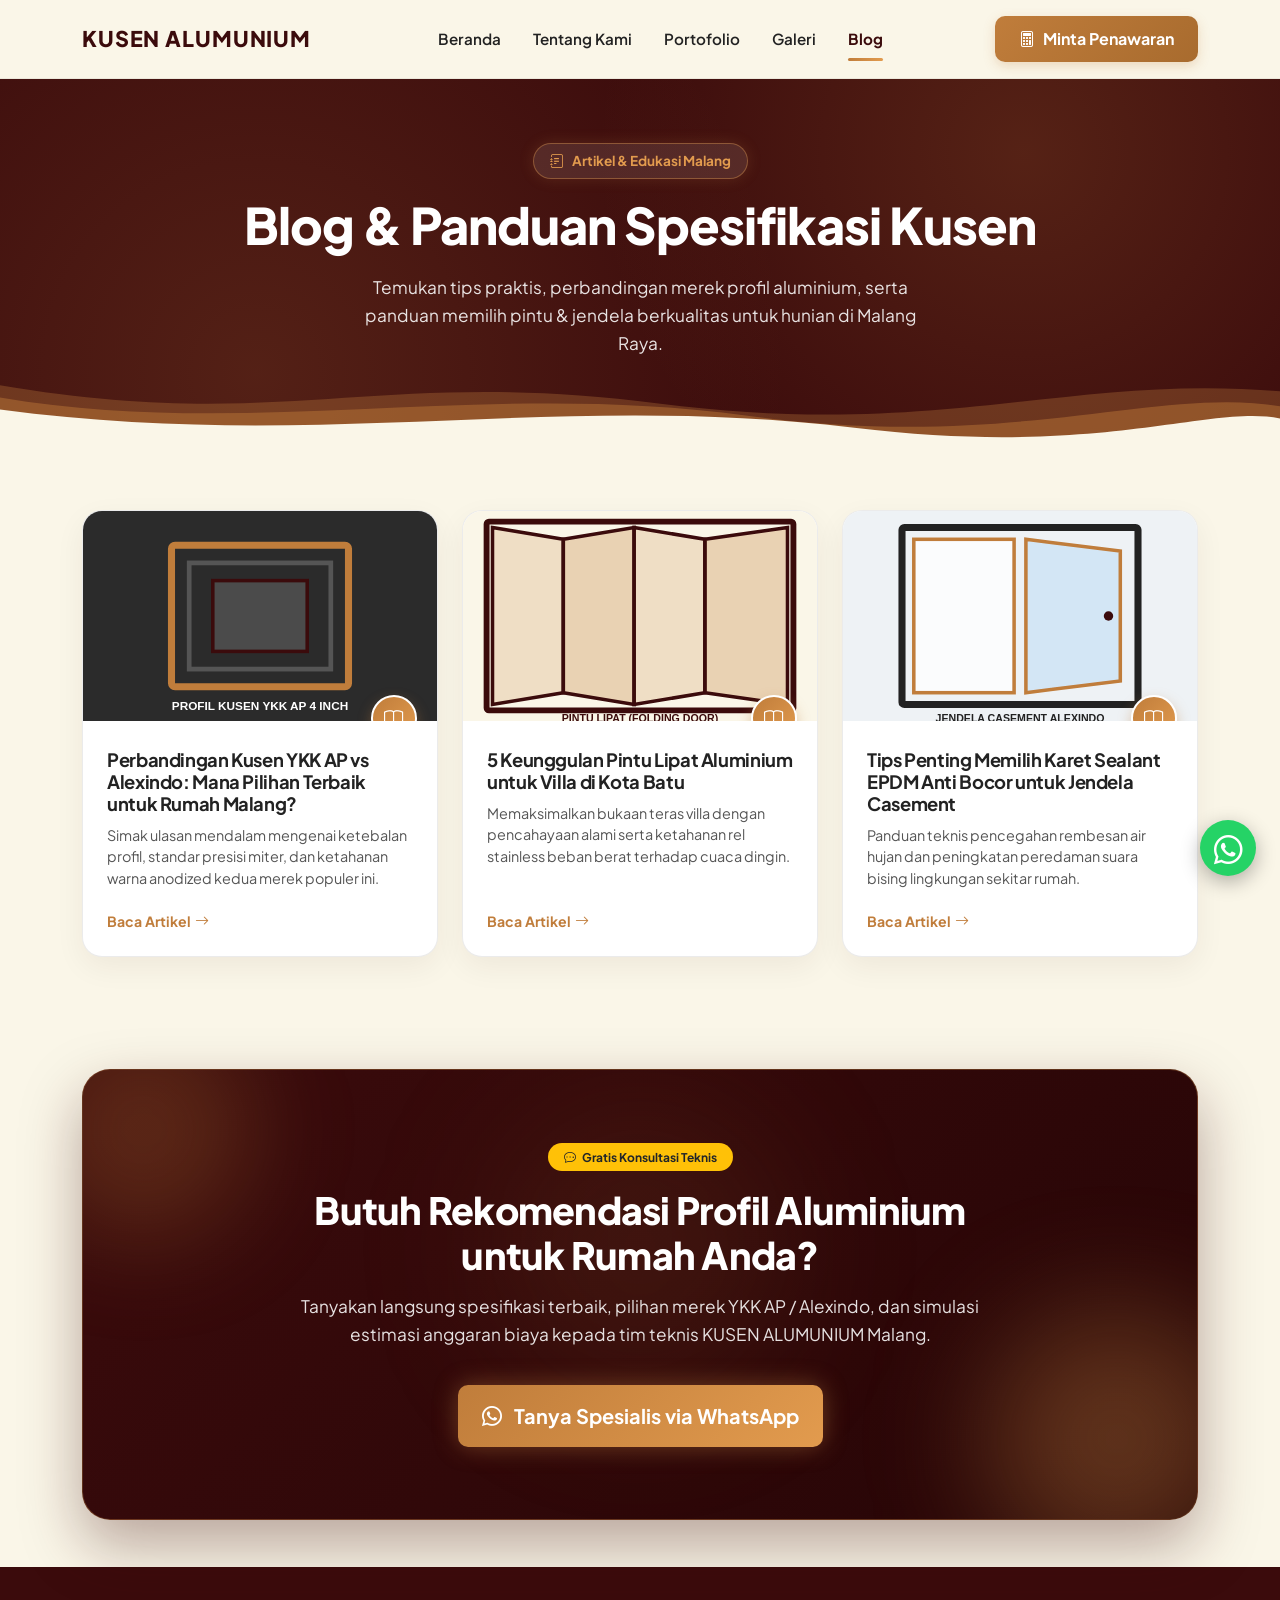
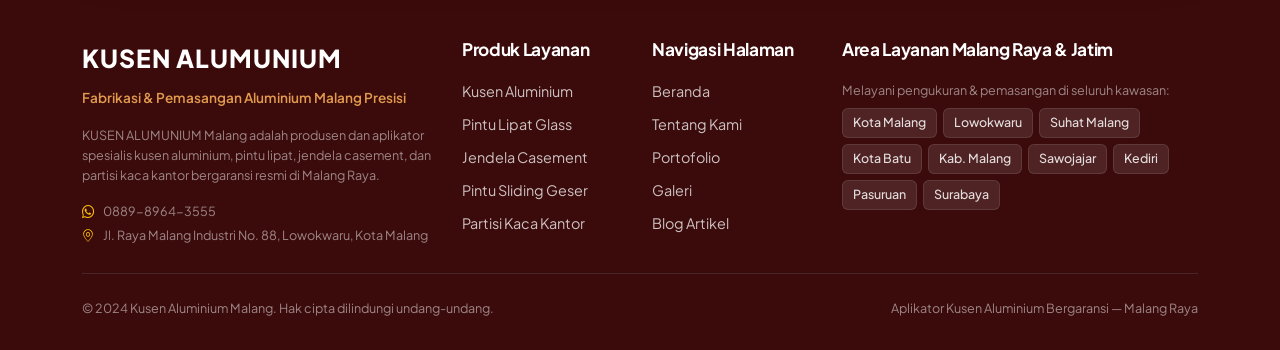
==== blog.html @ c3571ca7 "kusen alumu" ====
<!DOCTYPE html>
<html lang="id">
<head>
  <meta charset="UTF-8">
  <meta name="viewport" content="width=device-width, initial-scale=1.0">
  
  <title>Blog & Panduan Kusen Aluminium Malang | KUSEN ALUMUNIUM</title>
  <meta name="description" content="Kumpulan artikel edukasi, tips memilih profil YKK AP vs Alexindo, panduan perawatan pintu aluminium, dan estimasi harga per meter di Malang.">
  
  <!-- GEO & Local SEO Meta Tags -->
  <meta name="geo.region" content="ID-JI">
  <meta name="geo.placename" content="Kota Malang, Jawa Timur">
  <meta name="geo.position" content="-7.9666;112.6326">
  <meta name="ICBM" content="-7.9666, 112.6326">

  <!-- Google Fonts -->
  <link rel="preconnect" href="https://fonts.googleapis.com">
  <link rel="preconnect" href="https://fonts.gstatic.com" crossorigin>
  <link href="https://fonts.googleapis.com/css2?family=Plus+Jakarta+Sans:wght@400;500;600;700;800&display=swap" rel="stylesheet">

  <!-- Bootstrap 5.3 CDN & Icons -->
  <link href="https://cdn.jsdelivr.net/npm/bootstrap@5.3.3/dist/css/bootstrap.min.css" rel="stylesheet">
  <link href="https://cdn.jsdelivr.net/npm/bootstrap-icons@1.11.3/font/bootstrap-icons.min.css" rel="stylesheet">

  <!-- Custom CSS -->
  <link rel="stylesheet" href="css/style.css">
</head>
<body>

  <!-- NAVBAR -->
  <header>
    <nav class="navbar navbar-expand-lg navbar-alu sticky-top">
      <div class="container">
        <a class="navbar-brand" href="index.html">KUSEN ALUMUNIUM</a>
        
        <button class="navbar-toggler border-0 shadow-none" type="button" data-bs-toggle="collapse" data-bs-target="#navbarMain">
          <span class="navbar-toggler-icon"></span>
        </button>

        <div class="collapse navbar-collapse" id="navbarMain">
          <ul class="navbar-nav mx-auto mb-2 mb-lg-0">
            <li class="nav-item"><a class="nav-link" href="index.html">Beranda</a></li>
            <li class="nav-item"><a class="nav-link" href="tentang-kami.html">Tentang Kami</a></li>
            <li class="nav-item"><a class="nav-link" href="portofolio.html">Portofolio</a></li>
            <li class="nav-item"><a class="nav-link" href="galeri.html">Galeri</a></li>
            <li class="nav-item"><a class="nav-link active" href="blog.html">Blog</a></li>
          </ul>
          <div class="d-flex">
            <a href="index.html#estimator" class="btn btn-accent"><i class="bi bi-calculator"></i> Minta Penawaran</a>
          </div>
        </div>
      </div>
    </nav>
  </header>

  <main>
    <!-- PAGE HERO HEADER -->
    <section class="hero-section text-center py-5">
      <div class="container py-3 reveal-on-scroll">
        <div class="hero-badge-pill justify-content-center mx-auto mb-3" style="max-width: 280px;">
          <i class="bi bi-journal-text"></i> Artikel &amp; Edukasi Malang
        </div>
        <h1 class="hero-title">Blog &amp; Panduan Spesifikasi Kusen</h1>
        <p class="hero-subtitle mx-auto">
          Temukan tips praktis, perbandingan merek profil aluminium, serta panduan memilih pintu &amp; jendela berkualitas untuk hunian di Malang Raya.
        </p>
      </div>

      <div class="hero-wave-separator">
        <svg viewBox="0 0 1440 140" fill="none" xmlns="http://www.w3.org/2000/svg" preserveAspectRatio="none">
          <path d="M0,40 C320,120 420,10 740,70 C1060,130 1200,20 1440,50 L1440,140 L0,140 Z" fill="rgba(226, 155, 78, 0.25)"></path>
          <path d="M0,60 C280,130 540,30 840,90 C1140,150 1300,40 1440,75 L1440,140 L0,140 Z" fill="rgba(192, 125, 59, 0.45)"></path>
          <path d="M0,80 C360,150 620,50 960,110 C1240,160 1360,70 1440,95 L1440,140 L0,140 Z" fill="#FAF6E8"></path>
        </svg>
      </div>
    </section>

    <!-- BLOG ARTICLES GRID -->
    <section class="py-5">
      <div class="container py-3">
        <div class="row g-4">
          
          <div class="col-md-6 col-lg-4 reveal-on-scroll delay-1">
            <article class="service-card">
              <div class="service-card-img">
                <img src="assets/img/kusen-ykk.svg" alt="Perbandingan YKK AP vs Alexindo">
                <div class="service-icon-badge"><i class="bi bi-book"></i></div>
              </div>
              <div class="service-card-body">
                <h3 class="service-card-title"><a href="#">Perbandingan Kusen YKK AP vs Alexindo: Mana Pilihan Terbaik untuk Rumah Malang?</a></h3>
                <p class="service-card-desc">Simak ulasan mendalam mengenai ketebalan profil, standar presisi miter, dan ketahanan warna anodized kedua merek populer ini.</p>
                <a class="service-card-link" href="#">Baca Artikel <i class="bi bi-arrow-right"></i></a>
              </div>
            </article>
          </div>

          <div class="col-md-6 col-lg-4 reveal-on-scroll delay-2">
            <article class="service-card">
              <div class="service-card-img">
                <img src="assets/img/pintu-lipat.svg" alt="Keunggulan Pintu Lipat Folding Door Villa Batu">
                <div class="service-icon-badge"><i class="bi bi-book"></i></div>
              </div>
              <div class="service-card-body">
                <h3 class="service-card-title"><a href="#">5 Keunggulan Pintu Lipat Aluminium untuk Villa di Kota Batu</a></h3>
                <p class="service-card-desc">Memaksimalkan bukaan teras villa dengan pencahayaan alami serta ketahanan rel stainless beban berat terhadap cuaca dingin.</p>
                <a class="service-card-link" href="#">Baca Artikel <i class="bi bi-arrow-right"></i></a>
              </div>
            </article>
          </div>

          <div class="col-md-6 col-lg-4 reveal-on-scroll delay-3">
            <article class="service-card">
              <div class="service-card-img">
                <img src="assets/img/jendela-casement.svg" alt="Tips Mencegah Kebocoran Hujan pada Jendela Casement">
                <div class="service-icon-badge"><i class="bi bi-book"></i></div>
              </div>
              <div class="service-card-body">
                <h3 class="service-card-title"><a href="#">Tips Penting Memilih Karet Sealant EPDM Anti Bocor untuk Jendela Casement</a></h3>
                <p class="service-card-desc">Panduan teknis pencegahan rembesan air hujan dan peningkatan peredaman suara bising lingkungan sekitar rumah.</p>
                <a class="service-card-link" href="#">Baca Artikel <i class="bi bi-arrow-right"></i></a>
              </div>
            </article>
          </div>

        </div>
      </div>
    </section>

    <!-- CTA AMBIENT GLOW BANNER SECTION -->
    <section class="py-5" id="cta">
      <div class="container">
        <div class="cta-card reveal-on-scroll">
          <div class="cta-shape-1"></div>
          <div class="cta-shape-2"></div>
          <div class="cta-shape-3"></div>

          <div class="cta-content-wrap">
            <span class="badge bg-warning text-dark px-3 py-2 rounded-pill mb-3">
              <i class="bi bi-chat-dots me-1"></i> Gratis Konsultasi Teknis
            </span>
            <h2 class="cta-title">Butuh Rekomendasi Profil Aluminium untuk Rumah Anda?</h2>
            <p class="cta-desc">
              Tanyakan langsung spesifikasi terbaik, pilihan merek YKK AP / Alexindo, dan simulasi estimasi anggaran biaya kepada tim teknis KUSEN ALUMUNIUM Malang.
            </p>
            <div class="d-flex justify-content-center">
              <a href="https://wa.me/6288989643555?text=Halo%20KUSEN%20ALUMUNIUM%20Malang,%20saya%20ingin%20konsultasi%20setelah%20membaca%20artikel%20blog." target="_blank" class="btn btn-hero-accent btn-lg px-4 py-3">
                <i class="bi bi-whatsapp me-2"></i> Tanya Spesialis via WhatsApp
              </a>
            </div>
          </div>
        </div>
      </div>
    </section>
  </main>

  <!-- FOOTER -->
  <footer class="footer-alu">
    <div class="container">
      <div class="row g-4 mb-4">
        
        <div class="col-lg-4">
          <a href="index.html" class="footer-brand">KUSEN ALUMUNIUM</a>
          <div class="footer-tagline">Fabrikasi &amp; Pemasangan Aluminium Malang Presisi</div>
          <p class="text-white-50 mb-3 small">
            KUSEN ALUMUNIUM Malang adalah produsen dan aplikator spesialis kusen aluminium, pintu lipat, jendela casement, dan partisi kaca kantor bergaransi resmi di Malang Raya.
          </p>
          <div class="text-white-50 small">
            <p class="mb-1"><i class="bi bi-whatsapp text-warning me-2"></i>0889-8964-3555</p>
            <p class="mb-1"><i class="bi bi-geo-alt text-warning me-2"></i>Jl. Raya Malang Industri No. 88, Lowokwaru, Kota Malang</p>
          </div>
        </div>

        <div class="col-lg-2 col-md-4 col-6">
          <h3 class="footer-heading">Produk Layanan</h3>
          <ul class="footer-links">
            <li><a href="galeri.html">Kusen Aluminium</a></li>
            <li><a href="galeri.html">Pintu Lipat Glass</a></li>
            <li><a href="galeri.html">Jendela Casement</a></li>
            <li><a href="galeri.html">Pintu Sliding Geser</a></li>
            <li><a href="galeri.html">Partisi Kaca Kantor</a></li>
          </ul>
        </div>

        <div class="col-lg-2 col-md-4 col-6">
          <h3 class="footer-heading">Navigasi Halaman</h3>
          <ul class="footer-links">
            <li><a href="index.html">Beranda</a></li>
            <li><a href="tentang-kami.html">Tentang Kami</a></li>
            <li><a href="portofolio.html">Portofolio</a></li>
            <li><a href="galeri.html">Galeri</a></li>
            <li><a href="blog.html">Blog Artikel</a></li>
          </ul>
        </div>

        <div class="col-lg-4 col-md-4">
          <h3 class="footer-heading">Area Layanan Malang Raya &amp; Jatim</h3>
          <p class="small text-white-50 mb-2">Melayani pengukuran &amp; pemasangan di seluruh kawasan:</p>
          <div class="footer-area-tags mb-3">
            <span class="area-tag">Kota Malang</span>
            <span class="area-tag">Lowokwaru</span>
            <span class="area-tag">Suhat Malang</span>
            <span class="area-tag">Kota Batu</span>
            <span class="area-tag">Kab. Malang</span>
            <span class="area-tag">Sawojajar</span>
            <span class="area-tag">Kediri</span>
            <span class="area-tag">Pasuruan</span>
            <span class="area-tag">Surabaya</span>
          </div>
        </div>

      </div>

      <hr class="border-secondary opacity-25 my-4">

      <div class="d-flex flex-column flex-md-row justify-content-between align-items-center small text-white-50">
        <p class="mb-2 mb-md-0">&copy; 2024 Kusen Aluminium Malang. Hak cipta dilindungi undang-undang.</p>
        <p class="mb-0">Aplikator Kusen Aluminium Bergaransi — Malang Raya</p>
      </div>
    </div>
  </footer>

  <a href="https://wa.me/6288989643555?text=Halo%20KUSEN%20ALUMUNIUM%20Malang," target="_blank" class="btn-floating-wa">
    <i class="bi bi-whatsapp"></i>
  </a>

  <script src="https://cdn.jsdelivr.net/npm/bootstrap@5.3.3/dist/js/bootstrap.bundle.min.js"></script>
  <script src="js/main.js"></script>
</body>
</html>
---- css/style.css ----
/* ==========================================================================
   KUSEN ALUMUNIUM - Custom Design System & Dynamic Layouts
   Palette: Deep Maroon (#3B0B0C), Warm Copper (#C07D3B), Light Cream (#FAF6E8)
   ========================================================================== */

/* --- 1. DESIGN TOKENS & CSS VARIABLES --- */
:root {
  --color-primary-dark: #3b0b0c;   /* Deep Burgundy Maroon */
  --color-primary-hover: #2b0607;  
  --color-accent-copper: #c07d3b;  /* Warm Bronze / Copper */
  --color-accent-gold: #e29b4e;    /* Bright Gold Glow Accent */
  --color-accent-hover: #a86b2e;   
  --color-bg-light: #faf6e8;       /* Light Beige / Cream */
  --color-bg-light-alt: #f4eee0;   
  --color-card-bg: #ffffff;        /* Pure White */
  --color-btn-light: #fbf8ea;      
  --color-btn-light-hover: #ede8d4;
  --color-text-dark: #222222;      
  --color-text-muted: #555555;     
  --color-text-light: #ffffff;     
  --color-border-subtle: rgba(0, 0, 0, 0.08);

  /* Fonts */
  --font-family-base: 'Plus Jakarta Sans', -apple-system, BlinkMacSystemFont, 'Segoe UI', Roboto, sans-serif;
  
  /* Dynamic Transitions & Glow Shadows */
  --transition-smooth: all 0.35s cubic-bezier(0.165, 0.84, 0.44, 1);
  --box-shadow-card: 0 10px 30px rgba(59, 11, 12, 0.06);
  --box-shadow-hover: 0 18px 40px rgba(59, 11, 12, 0.14);
  --glow-gold-shadow: 0 0 25px rgba(226, 155, 78, 0.35);
}

/* --- 2. GLOBAL RESET & BOOTSTRAP BLUE OVERRIDES --- */
*, *::before, *::after {
  box-sizing: border-box;
}

html {
  scroll-behavior: smooth;
}

body {
  font-family: var(--font-family-base);
  background-color: var(--color-bg-light);
  color: var(--color-text-dark);
  line-height: 1.6;
  overflow-x: hidden;
  width: 100%;
}

h1, h2, h3, h4, h5, h6 {
  font-weight: 700;
  letter-spacing: -0.02em;
}

img {
  max-width: 100%;
  height: auto;
}

a {
  text-decoration: none;
  transition: var(--transition-smooth);
}

/* STRICT OVERRIDE FOR BOOTSTRAP DEFAULT BLUE (#0d6efd) */
.btn-primary,
.bg-primary {
  background-color: var(--color-primary-dark) !important;
  border-color: var(--color-primary-dark) !important;
}

.text-primary {
  color: var(--color-accent-copper) !important;
}

.divider-maroon {
  width: 65px;
  height: 4px;
  background: linear-gradient(90deg, var(--color-accent-copper), var(--color-accent-gold));
  border-radius: 4px;
  margin: 12px 0 20px 0;
  box-shadow: 0 2px 8px rgba(192, 125, 59, 0.3);
}

.section-label {
  display: inline-flex;
  align-items: center;
  gap: 6px;
  font-size: 0.85rem;
  font-weight: 700;
  text-transform: uppercase;
  letter-spacing: 0.12em;
  color: var(--color-accent-copper);
  background: rgba(192, 125, 59, 0.08);
  padding: 4px 12px;
  border-radius: 20px;
  border: 1px solid rgba(192, 125, 59, 0.2);
  margin-bottom: 0.75rem;
}

/* --- 3. SCROLL REVEAL MICRO-ANIMATIONS --- */
.reveal-on-scroll {
  opacity: 0;
  transform: translateY(35px);
  transition: opacity 0.8s cubic-bezier(0.165, 0.84, 0.44, 1), transform 0.8s cubic-bezier(0.165, 0.84, 0.44, 1);
  will-change: opacity, transform;
}

.reveal-left {
  opacity: 0;
  transform: translateX(-40px);
  transition: opacity 0.8s cubic-bezier(0.165, 0.84, 0.44, 1), transform 0.8s cubic-bezier(0.165, 0.84, 0.44, 1);
  will-change: opacity, transform;
}

.reveal-right {
  opacity: 0;
  transform: translateX(40px);
  transition: opacity 0.8s cubic-bezier(0.165, 0.84, 0.44, 1), transform 0.8s cubic-bezier(0.165, 0.84, 0.44, 1);
  will-change: opacity, transform;
}

.reveal-on-scroll.is-visible,
.reveal-left.is-visible,
.reveal-right.is-visible {
  opacity: 1;
  transform: translate(0, 0);
}

/* Staggered Delay Utilities */
.delay-1 { transition-delay: 0.1s; }
.delay-2 { transition-delay: 0.2s; }
.delay-3 { transition-delay: 0.3s; }
.delay-4 { transition-delay: 0.4s; }
.delay-5 { transition-delay: 0.5s; }
.delay-6 { transition-delay: 0.6s; }

/* --- 4. NAVBAR STYLING --- */
.navbar-alu {
  background-color: rgba(250, 246, 232, 0.95);
  backdrop-filter: blur(10px);
  padding: 1rem 0;
  border-bottom: 1px solid rgba(0, 0, 0, 0.06);
  transition: var(--transition-smooth);
  z-index: 1030;
}

.navbar-alu .navbar-brand {
  font-weight: 800;
  font-size: 1.35rem;
  letter-spacing: 0.04em;
  color: var(--color-primary-dark);
}

.navbar-alu .nav-link {
  color: var(--color-text-dark);
  font-weight: 600;
  font-size: 0.95rem;
  padding: 0.5rem 1rem !important;
  position: relative;
}

.navbar-alu .nav-link:hover,
.navbar-alu .nav-link.active {
  color: var(--color-primary-dark);
  font-weight: 700;
}

.navbar-alu .nav-link.active::after {
  content: '';
  position: absolute;
  bottom: -2px;
  left: 1rem;
  right: 1rem;
  height: 3px;
  background: linear-gradient(90deg, var(--color-accent-copper), var(--color-accent-gold));
  border-radius: 2px;
}

.btn-accent {
  background: linear-gradient(135deg, var(--color-accent-copper), #a86b2e);
  color: var(--color-text-light);
  font-weight: 700;
  padding: 0.7rem 1.5rem;
  border-radius: 10px;
  border: none;
  display: inline-flex;
  align-items: center;
  gap: 8px;
  transition: var(--transition-smooth);
  box-shadow: 0 4px 12px rgba(192, 125, 59, 0.25);
}

.btn-accent:hover {
  background: linear-gradient(135deg, #d48b43, var(--color-accent-copper));
  color: var(--color-text-light);
  transform: translateY(-3px);
  box-shadow: var(--glow-gold-shadow);
}

.btn-maroon {
  background: linear-gradient(135deg, var(--color-primary-dark), #260506);
  color: #ffffff;
  font-weight: 700;
  padding: 0.75rem 1.6rem;
  border-radius: 10px;
  border: none;
  display: inline-flex;
  align-items: center;
  gap: 8px;
  transition: var(--transition-smooth);
  box-shadow: 0 4px 14px rgba(59, 11, 12, 0.25);
}

.btn-maroon:hover {
  background: linear-gradient(135deg, #4d0e10, var(--color-primary-dark));
  color: #ffffff;
  transform: translateY(-3px);
  box-shadow: 0 8px 20px rgba(59, 11, 12, 0.35);
}

/* --- 5. HERO SECTION (FLUID TYPOGRAPHY) --- */
.hero-section {
  background-color: var(--color-primary-dark);
  background-image: radial-gradient(circle at 80% 20%, rgba(192, 125, 59, 0.2) 0%, transparent 40%),
                    radial-gradient(circle at 20% 80%, rgba(226, 155, 78, 0.15) 0%, transparent 50%);
  color: var(--color-text-light);
  padding: 6.5rem 0 9.5rem 0;
  position: relative;
  overflow: hidden;
}

.hero-badge-pill {
  display: inline-flex;
  align-items: center;
  gap: 8px;
  background: rgba(255, 255, 255, 0.1);
  border: 1px solid rgba(226, 155, 78, 0.4);
  color: var(--color-accent-gold);
  padding: 6px 16px;
  border-radius: 30px;
  font-size: 0.85rem;
  font-weight: 700;
  margin-bottom: 1.5rem;
  backdrop-filter: blur(8px);
  box-shadow: 0 0 15px rgba(226, 155, 78, 0.15);
}

.hero-title {
  font-size: clamp(1.85rem, 4.5vw, 3.15rem);
  font-weight: 800;
  line-height: 1.18;
  margin-bottom: 1.25rem;
}

.hero-title .highlight {
  background: linear-gradient(90deg, #ffffff, var(--color-accent-gold));
  -webkit-background-clip: text;
  -webkit-text-fill-color: transparent;
}

.hero-subtitle {
  font-size: clamp(0.95rem, 1.8vw, 1.08rem);
  color: rgba(255, 255, 255, 0.88);
  font-weight: 400;
  margin-bottom: 1.5rem;
  max-width: 560px;
}

.hero-location-tag {
  font-size: 0.85rem;
  color: rgba(255, 255, 255, 0.75);
  margin-bottom: 2rem;
}

.btn-hero-light {
  background-color: var(--color-btn-light);
  color: var(--color-primary-dark);
  font-weight: 700;
  padding: 0.85rem 1.7rem;
  border-radius: 10px;
  border: none;
  transition: var(--transition-smooth);
}

.btn-hero-light:hover {
  background-color: #ffffff;
  color: var(--color-primary-dark);
  transform: translateY(-3px);
  box-shadow: 0 8px 20px rgba(255, 255, 255, 0.2);
}

.btn-hero-accent {
  background: linear-gradient(135deg, var(--color-accent-copper), var(--color-accent-gold));
  color: var(--color-text-light);
  font-weight: 700;
  padding: 0.85rem 1.7rem;
  border-radius: 10px;
  border: none;
  transition: var(--transition-smooth);
  box-shadow: var(--glow-gold-shadow);
}

.btn-hero-accent:hover {
  transform: translateY(-3px);
  box-shadow: 0 10px 25px rgba(226, 155, 78, 0.5);
}

/* Hero Image & Glassmorphism Floating Stats */
.hero-image-wrapper {
  position: relative;
  border-radius: 24px;
  overflow: hidden;
  box-shadow: 0 25px 50px rgba(0, 0, 0, 0.45);
  border: 2px solid rgba(226, 155, 78, 0.3);
}

.hero-image-wrapper img {
  width: 100%;
  height: 100%;
  object-fit: cover;
  display: block;
}

.hero-badge-overlay {
  position: absolute;
  top: 20px;
  left: 20px;
  background: rgba(255, 255, 255, 0.95);
  color: var(--color-text-dark);
  padding: 8px 16px;
  border-radius: 10px;
  font-size: 0.85rem;
  font-weight: 700;
  backdrop-filter: blur(6px);
  box-shadow: 0 6px 15px rgba(0, 0, 0, 0.2);
  border-left: 4px solid var(--color-accent-copper);
}

.hero-stats-glass {
  position: absolute;
  bottom: 20px;
  right: 20px;
  background: rgba(59, 11, 12, 0.85);
  border: 1px solid rgba(226, 155, 78, 0.4);
  padding: 12px 18px;
  border-radius: 14px;
  backdrop-filter: blur(10px);
  color: #ffffff;
  display: flex;
  align-items: center;
  gap: 12px;
  box-shadow: 0 10px 25px rgba(0, 0, 0, 0.3);
}

/* TRIPLE-LAYERED WAVE SEPARATOR WITH GOLD GLOW */
.hero-wave-separator {
  position: absolute;
  bottom: 0;
  left: 0;
  width: 100%;
  overflow: hidden;
  line-height: 0;
  z-index: 2;
}

.hero-wave-separator svg {
  position: relative;
  display: block;
  width: calc(100% + 1.3px);
  height: 85px;
}

/* --- 6. ABOUT SECTION --- */
.about-img-wrap {
  position: relative;
  border-radius: 24px;
  overflow: hidden;
  box-shadow: 0 15px 35px rgba(59, 11, 12, 0.1);
  border: 1px solid var(--color-border-subtle);
}

.about-badge-float {
  position: absolute;
  bottom: 24px;
  left: 24px;
  background: #ffffff;
  padding: 16px 24px;
  border-radius: 16px;
  box-shadow: 0 12px 30px rgba(0, 0, 0, 0.15);
  display: flex;
  align-items: center;
  gap: 14px;
  border: 2px solid rgba(192, 125, 59, 0.2);
}

.abyear {
  font-size: 2rem;
  font-weight: 800;
  color: var(--color-accent-copper);
  line-height: 1;
}

.ablabel {
  font-size: 0.78rem;
  font-weight: 700;
  color: var(--color-text-dark);
  text-transform: uppercase;
  line-height: 1.2;
}

.about-list {
  list-style: none;
  padding: 0;
  margin: 1.5rem 0;
}

.about-list li {
  display: flex;
  align-items: flex-start;
  gap: 12px;
  margin-bottom: 14px;
  font-size: 0.95rem;
  color: var(--color-text-dark);
}

.about-list li i {
  color: #28a745;
  font-size: 1.25rem;
  margin-top: 1px;
}

/* --- 7. DYNAMIC STAGGERED BENTO GRID (KEUNGGULAN UTAMA) --- */
.why-feature-grid {
  display: grid;
  grid-template-columns: repeat(2, 1fr);
  gap: 24px;
}

.why-feature-card {
  background: #ffffff;
  padding: 2rem 1.75rem;
  border-radius: 20px;
  border: 1px solid var(--color-border-subtle);
  position: relative;
  transition: var(--transition-smooth);
  box-shadow: var(--box-shadow-card);
}

.why-feature-card:nth-child(2),
.why-feature-card:nth-child(4) {
  transform: translateY(20px);
}

.why-feature-card:hover {
  transform: translateY(-8px) scale(1.02) !important;
  box-shadow: 0 20px 40px rgba(192, 125, 59, 0.18);
  border-color: var(--color-accent-gold);
}

.why-card-number {
  position: absolute;
  top: 15px;
  right: 20px;
  font-size: 2.2rem;
  font-weight: 900;
  color: rgba(192, 125, 59, 0.12);
}

.why-icon-box {
  width: 54px;
  height: 54px;
  background: linear-gradient(135deg, #faf2e6, #f7e4ce);
  color: var(--color-accent-copper);
  border-radius: 14px;
  display: flex;
  align-items: center;
  justify-content: center;
  font-size: 1.4rem;
  margin-bottom: 1.2rem;
  border: 1px solid rgba(192, 125, 59, 0.2);
}

.why-card-title {
  font-size: 1.15rem;
  font-weight: 700;
  color: var(--color-text-dark);
  margin-bottom: 0.5rem;
}

.why-card-desc {
  font-size: 0.9rem;
  color: var(--color-text-muted);
  line-height: 1.5;
  margin: 0;
}

.why-highlight-pill {
  display: inline-flex;
  align-items: center;
  gap: 6px;
  background: #ffffff;
  border: 1px solid rgba(192, 125, 59, 0.2);
  padding: 6px 14px;
  border-radius: 20px;
  font-size: 0.85rem;
  font-weight: 600;
  color: var(--color-text-dark);
  margin: 0 6px 8px 0;
  box-shadow: 0 2px 6px rgba(0,0,0,0.03);
}

.why-highlight-pill i {
  color: var(--color-accent-copper);
}

/* --- 8. MATERIAL & COLOR SWATCH SHOWCASE --- */
.swatch-card {
  background: #ffffff;
  border-radius: 18px;
  padding: 1.5rem;
  text-align: center;
  border: 1px solid var(--color-border-subtle);
  transition: var(--transition-smooth);
  box-shadow: var(--box-shadow-card);
}

.swatch-card:hover {
  transform: translateY(-5px);
  border-color: var(--color-accent-copper);
  box-shadow: var(--box-shadow-hover);
}

.swatch-circle {
  width: 60px;
  height: 60px;
  border-radius: 50%;
  margin: 0 auto 1rem auto;
  border: 3px solid #ffffff;
  box-shadow: 0 4px 12px rgba(0, 0, 0, 0.15);
}

/* Swatch Colors */
.swatch-black { background: #1a1a1a; }
.swatch-white { background: #ffffff; border-color: #e0e0e0; }
.swatch-brown { background: #4a2c11; }
.swatch-wood  { background: linear-gradient(135deg, #8B4513, #CD853F); }
.swatch-silver { background: linear-gradient(135deg, #E0E0E0, #9E9E9E); }

/* --- 9. PROCESS SECTION (6 STEPS HORIZONTAL) --- */
.proses-steps {
  display: grid;
  grid-template-columns: repeat(6, 1fr);
  gap: 18px;
  position: relative;
}

.proses-step {
  background: #ffffff;
  padding: 1.75rem 1rem;
  border-radius: 18px;
  border: 1px solid var(--color-border-subtle);
  text-align: center;
  position: relative;
  transition: var(--transition-smooth);
  box-shadow: var(--box-shadow-card);
}

.proses-step:hover {
  transform: translateY(-6px);
  box-shadow: var(--box-shadow-hover);
  border-color: var(--color-accent-gold);
}

.proses-num {
  width: 44px;
  height: 44px;
  background: linear-gradient(135deg, var(--color-primary-dark), #4e0d0f);
  color: var(--color-accent-gold);
  border-radius: 50%;
  display: flex;
  align-items: center;
  justify-content: center;
  font-weight: 800;
  font-size: 1.15rem;
  margin: 0 auto 1.2rem auto;
  box-shadow: 0 4px 10px rgba(59, 11, 12, 0.3);
  border: 2px solid rgba(226, 155, 78, 0.4);
}

.proses-title {
  font-size: 1.05rem;
  font-weight: 700;
  color: var(--color-text-dark);
  margin-bottom: 0.4rem;
}

.proses-desc {
  font-size: 0.82rem;
  color: var(--color-text-muted);
  line-height: 1.45;
  margin: 0;
}

/* --- 10. SERVICES & PRODUCTS SECTION --- */
.service-card {
  background: #ffffff;
  border-radius: 20px;
  overflow: hidden;
  border: 1px solid var(--color-border-subtle);
  transition: var(--transition-smooth);
  height: 100%;
  display: flex;
  flex-direction: column;
  box-shadow: var(--box-shadow-card);
}

.service-card:hover {
  transform: translateY(-6px);
  box-shadow: var(--box-shadow-hover);
  border-color: rgba(192, 125, 59, 0.3);
}

.service-card-img {
  position: relative;
  height: 210px;
  overflow: hidden;
  display: block;
}

.service-card-img img {
  width: 100%;
  height: 100%;
  object-fit: cover;
  transition: var(--transition-smooth);
}

.service-card:hover .service-card-img img {
  transform: scale(1.06);
}

.service-icon-badge {
  position: absolute;
  bottom: -20px;
  right: 20px;
  width: 46px;
  height: 46px;
  background: linear-gradient(135deg, var(--color-accent-copper), var(--color-accent-gold));
  color: #ffffff;
  border-radius: 50%;
  display: flex;
  align-items: center;
  justify-content: center;
  font-size: 1.25rem;
  box-shadow: 0 6px 14px rgba(192, 125, 59, 0.4);
  border: 2px solid #ffffff;
}

.service-card-body {
  padding: 1.75rem 1.5rem 1.5rem 1.5rem;
  flex: 1;
  display: flex;
  flex-direction: column;
}

.service-card-title {
  font-size: 1.15rem;
  font-weight: 700;
  margin-bottom: 0.6rem;
}

.service-card-title a {
  color: var(--color-text-dark);
}

.service-card-title a:hover {
  color: var(--color-accent-copper);
}

.service-card-desc {
  font-size: 0.9rem;
  color: var(--color-text-muted);
  line-height: 1.5;
  margin-bottom: 1.25rem;
  flex: 1;
}

.service-card-link {
  font-size: 0.88rem;
  font-weight: 700;
  color: var(--color-accent-copper);
  display: inline-flex;
  align-items: center;
  gap: 4px;
}

.service-card-link:hover {
  color: var(--color-accent-hover);
  gap: 8px;
}

/* --- 11. CATALOG & FILTER PILLS OVERRIDES --- */
.nav-pills-alu, .nav-pills, .portfolio-filters {
  display: flex;
  justify-content: center;
  flex-wrap: wrap;
  gap: 8px;
  margin-bottom: 2.5rem;
}

.nav-pills .nav-link,
.nav-pills-alu .nav-link,
.filter-btn {
  color: var(--color-text-dark) !important;
  background-color: #ffffff !important;
  border-radius: 30px !important;
  padding: 0.6rem 1.4rem !important;
  font-weight: 600 !important;
  font-size: 0.9rem !important;
  border: 1px solid var(--color-border-subtle) !important;
  transition: var(--transition-smooth) !important;
  box-shadow: 0 2px 6px rgba(0, 0, 0, 0.04) !important;
  cursor: pointer !important;
}

.nav-pills .nav-link.active,
.nav-pills .nav-link:hover,
.nav-pills .nav-link:focus,
.nav-pills-alu .nav-link.active,
.nav-pills-alu .nav-link:hover,
.nav-pills-alu .nav-link:focus,
.filter-btn.active,
.filter-btn:hover,
.filter-btn:focus {
  background-color: var(--color-primary-dark) !important;
  color: #ffffff !important;
  border-color: var(--color-primary-dark) !important;
  box-shadow: 0 6px 16px rgba(59, 11, 12, 0.25) !important;
}

.product-card {
  background: var(--color-card-bg);
  border-radius: 18px;
  overflow: hidden;
  border: 1px solid var(--color-border-subtle);
  transition: var(--transition-smooth);
  height: 100%;
}

.product-card:hover {
  transform: translateY(-5px);
  box-shadow: var(--box-shadow-hover);
}

.product-img-wrapper {
  position: relative;
  height: 220px;
  overflow: hidden;
  cursor: pointer;
}

.product-img-wrapper img {
  width: 100%;
  height: 100%;
  object-fit: cover;
  transition: var(--transition-smooth);
}

.product-img-wrapper::after {
  content: '\F689'; /* Bootstrap Icon Search / Zoom */
  font-family: 'bootstrap-icons';
  position: absolute;
  top: 50%;
  left: 50%;
  transform: translate(-50%, -50%) scale(0.7);
  background: rgba(59, 11, 12, 0.8);
  color: var(--color-accent-gold);
  width: 50px;
  height: 50px;
  border-radius: 50%;
  display: flex;
  align-items: center;
  justify-content: center;
  font-size: 1.4rem;
  opacity: 0;
  transition: var(--transition-smooth);
  border: 2px solid var(--color-accent-gold);
}

.product-img-wrapper:hover::after {
  opacity: 1;
  transform: translate(-50%, -50%) scale(1);
}

.product-card:hover .product-img-wrapper img {
  transform: scale(1.08);
}

.product-badge {
  position: absolute;
  top: 12px;
  right: 12px;
  background: var(--color-accent-copper);
  color: #fff;
  font-size: 0.78rem;
  font-weight: 700;
  padding: 4px 12px;
  border-radius: 20px;
  z-index: 2;
}

.product-body {
  padding: 1.5rem;
}

.product-title {
  font-size: 1.15rem;
  font-weight: 700;
  color: var(--color-text-dark);
  margin-bottom: 0.5rem;
}

.product-specs {
  font-size: 0.85rem;
  color: var(--color-text-muted);
  margin-bottom: 1.25rem;
}

/* --- 12. TESTIMONIALS SECTION --- */
.testimonial-card {
  background: #ffffff;
  padding: 2.25rem 2rem;
  border-radius: 20px;
  border: 1px solid var(--color-border-subtle);
  box-shadow: var(--box-shadow-card);
  height: 100%;
  display: flex;
  flex-direction: column;
  justify-content: space-between;
  position: relative;
  transition: var(--transition-smooth);
}

.testimonial-card:hover {
  transform: translateY(-5px);
  box-shadow: var(--box-shadow-hover);
}

.testimonial-stars {
  color: #ffc107;
  font-size: 0.95rem;
  margin-bottom: 1rem;
}

.testimonial-quote {
  font-size: 0.96rem;
  color: var(--color-text-dark);
  font-style: italic;
  line-height: 1.6;
  margin-bottom: 1.5rem;
}

.testimonial-user {
  display: flex;
  align-items: center;
  gap: 14px;
}

.testimonial-avatar {
  width: 46px;
  height: 46px;
  background: linear-gradient(135deg, var(--color-primary-dark), #4e0d0f);
  color: var(--color-accent-gold);
  border-radius: 50%;
  display: flex;
  align-items: center;
  justify-content: center;
  font-weight: 800;
  font-size: 0.95rem;
  border: 2px solid rgba(226, 155, 78, 0.4);
}

.testimonial-name {
  font-weight: 700;
  font-size: 0.95rem;
  color: var(--color-text-dark);
}

.testimonial-project {
  font-size: 0.8rem;
  color: var(--color-text-muted);
}

/* --- 13. PORTFOLIO GALLERY SECTION --- */
.portfolio-item {
  position: relative;
  border-radius: 20px;
  overflow: hidden;
  box-shadow: var(--box-shadow-card);
  cursor: pointer;
}

.portfolio-item img {
  width: 100%;
  height: 270px;
  object-fit: cover;
  transition: var(--transition-smooth);
}

.portfolio-overlay {
  position: absolute;
  top: 0;
  left: 0;
  width: 100%;
  height: 100%;
  background: linear-gradient(to top, rgba(59, 11, 12, 0.92), transparent 70%);
  display: flex;
  align-items: flex-end;
  padding: 1.5rem;
  opacity: 0;
  transition: var(--transition-smooth);
}

.portfolio-item:hover .portfolio-overlay {
  opacity: 1;
}

.portfolio-item:hover img {
  transform: scale(1.06);
}

.portfolio-overlay-title {
  color: #ffffff;
  font-weight: 700;
  font-size: 1.1rem;
  margin-bottom: 3px;
}

.portfolio-overlay-cat {
  color: var(--color-accent-gold);
  font-size: 0.82rem;
  font-weight: 600;
}

/* --- 14. CTA FLOATING CARD --- */
.cta-card {
  background: linear-gradient(135deg, var(--color-primary-dark), #260506);
  color: #ffffff;
  border-radius: 28px;
  padding: 4.5rem 2.5rem;
  text-align: center;
  position: relative;
  overflow: hidden;
  box-shadow: 0 25px 60px rgba(59, 11, 12, 0.35);
  border: 1px solid rgba(226, 155, 78, 0.3);
}

.cta-shape-1 {
  position: absolute;
  top: -50px;
  left: -50px;
  width: 220px;
  height: 220px;
  background: rgba(192, 125, 59, 0.25);
  border-radius: 50%;
  filter: blur(50px);
}

.cta-shape-2 {
  position: absolute;
  bottom: -50px;
  right: -50px;
  width: 260px;
  height: 260px;
  background: rgba(226, 155, 78, 0.3);
  border-radius: 50%;
  filter: blur(60px);
}

.cta-shape-3 {
  position: absolute;
  top: 40%;
  left: 50%;
  transform: translate(-50%, -50%);
  width: 300px;
  height: 300px;
  background: rgba(192, 125, 59, 0.1);
  border-radius: 50%;
  filter: blur(70px);
}

.cta-content-wrap {
  position: relative;
  z-index: 2;
  max-width: 750px;
  margin: 0 auto;
}

.cta-title {
  font-size: clamp(1.5rem, 3.5vw, 2.35rem);
  font-weight: 800;
  margin-bottom: 1rem;
}

.cta-desc {
  font-size: clamp(0.92rem, 1.6vw, 1.08rem);
  color: rgba(255, 255, 255, 0.88);
  margin-bottom: 2.25rem;
}

/* --- 15. ESTIMATOR WIDGET CARD --- */
.section-estimator {
  padding: 5rem 0;
  background-color: var(--color-bg-light);
}

.estimator-card {
  background: #ffffff;
  border-radius: 24px;
  padding: 3.5rem 2.5rem;
  box-shadow: var(--box-shadow-card);
  border: 1px solid var(--color-border-subtle);
}

.form-label-alu {
  font-weight: 600;
  font-size: 0.9rem;
  color: var(--color-text-dark);
}

.form-control-alu, .form-select-alu {
  border-radius: 10px;
  padding: 0.8rem 1rem;
  border: 1px solid #e0e0e0;
  background-color: #fafafa;
  font-size: 0.95rem;
}

.form-control-alu:focus, .form-select-alu:focus {
  border-color: var(--color-accent-copper);
  box-shadow: 0 0 0 3px rgba(192, 125, 59, 0.15);
  background-color: #fff;
}

/* --- 16. RICH FOOTER STYLING --- */
.footer-alu {
  background-color: var(--color-primary-dark);
  color: rgba(255, 255, 255, 0.8);
  padding: 4.5rem 0 2rem 0;
  font-size: 0.9rem;
}

.footer-brand {
  font-weight: 800;
  font-size: 1.55rem;
  color: #ffffff;
  letter-spacing: 0.04em;
  display: inline-block;
  margin-bottom: 0.5rem;
}

.footer-tagline {
  font-size: 0.85rem;
  color: var(--color-accent-gold);
  font-weight: 600;
  margin-bottom: 1rem;
}

.footer-heading {
  color: #ffffff;
  font-size: 1.08rem;
  font-weight: 700;
  margin-bottom: 1.25rem;
}

.footer-links {
  list-style: none;
  padding: 0;
  margin: 0;
}

.footer-links li {
  margin-bottom: 10px;
}

.footer-links a {
  color: rgba(255, 255, 255, 0.75);
  transition: var(--transition-smooth);
}

.footer-links a:hover {
  color: var(--color-accent-gold);
  padding-left: 4px;
}

.footer-area-tags {
  display: flex;
  flex-wrap: wrap;
  gap: 6px;
}

.area-tag {
  background: rgba(255, 255, 255, 0.1);
  color: rgba(255, 255, 255, 0.85);
  padding: 4px 10px;
  border-radius: 6px;
  font-size: 0.78rem;
  font-weight: 500;
  border: 1px solid rgba(255, 255, 255, 0.1);
}

/* Floating Controls (WhatsApp & Back to Top) */
.btn-floating-wa {
  position: fixed;
  bottom: 24px;
  right: 24px;
  background-color: #25d366;
  color: #fff;
  width: 56px;
  height: 56px;
  border-radius: 50%;
  display: flex;
  align-items: center;
  justify-content: center;
  font-size: 1.8rem;
  box-shadow: 0 6px 20px rgba(0, 0, 0, 0.3);
  z-index: 999;
  transition: var(--transition-smooth);
}

.btn-floating-wa:hover {
  background-color: #1eb956;
  color: #fff;
  transform: scale(1.1);
}

/* Floating Back to Top Button (Placed directly above WA Button) */
.btn-back-to-top {
  position: fixed;
  bottom: 92px;
  right: 24px;
  width: 48px;
  height: 48px;
  border-radius: 50%;
  background: var(--color-primary-dark);
  color: var(--color-accent-gold);
  border: 2px solid var(--color-accent-gold);
  display: flex;
  align-items: center;
  justify-content: center;
  font-size: 1.3rem;
  box-shadow: 0 6px 18px rgba(0, 0, 0, 0.25);
  z-index: 998;
  opacity: 0;
  visibility: hidden;
  transition: var(--transition-smooth);
  cursor: pointer;
}

.btn-back-to-top.show {
  opacity: 1;
  visibility: visible;
}

.btn-back-to-top:hover {
  background: var(--color-accent-copper);
  color: #ffffff;
  transform: translateY(-4px);
  box-shadow: var(--glow-gold-shadow);
}

/* --- 17. COMPREHENSIVE RESPONSIVE BREAKPOINTS --- */

/* Large Desktops & Wide Screens (>= 1400px) */
@media (min-width: 1400px) {
  .container {
    max-width: 1280px;
  }
}

/* Laptops & Tablets Landscape (992px - 1199px) */
@media (max-width: 1199.98px) {
  .proses-steps {
    grid-template-columns: repeat(3, 1fr);
    gap: 16px;
  }
}

/* Tablets Portrait & Small Laptops (768px - 991px) */
@media (max-width: 991.98px) {
  .hero-section {
    padding: 4.5rem 0 6.5rem 0;
    text-align: center;
  }
  .hero-subtitle {
    margin-left: auto;
    margin-right: auto;
  }
  .hero-image-wrapper {
    margin-top: 2rem;
  }
  .why-feature-card:nth-child(2),
  .why-feature-card:nth-child(4) {
    transform: none !important;
  }
  .why-feature-grid {
    grid-template-columns: repeat(2, 1fr);
    gap: 16px;
  }
  .about-img-wrap {
    margin-bottom: 1.5rem;
  }
  .hero-stats-glass {
    bottom: 15px;
    right: 15px;
    padding: 8px 14px;
    font-size: 0.85rem;
  }
  .navbar-collapse {
    background: #ffffff;
    padding: 1rem;
    border-radius: 14px;
    margin-top: 10px;
    box-shadow: 0 10px 25px rgba(0, 0, 0, 0.1);
  }
}

/* Mobile Phones Landscape & Small Tablets (576px - 767px) */
@media (max-width: 767.98px) {
  .why-feature-grid {
    grid-template-columns: 1fr;
  }
  .proses-steps {
    grid-template-columns: repeat(2, 1fr);
  }
  .cta-card {
    padding: 3rem 1.5rem;
    border-radius: 20px;
  }
  .estimator-card {
    padding: 2rem 1.5rem;
    border-radius: 18px;
  }
  /* Floating Buttons Mobile Size Adjustment */
  .btn-floating-wa {
    width: 48px;
    height: 48px;
    font-size: 1.5rem;
    bottom: 20px;
    right: 20px;
  }
  .btn-back-to-top {
    width: 42px;
    height: 42px;
    font-size: 1.1rem;
    bottom: 78px;
    right: 23px;
  }
}

/* Small Mobile Phones (Extra Small < 576px) */
@media (max-width: 575.98px) {
  .proses-steps {
    grid-template-columns: 1fr;
  }
  .hero-badge-pill {
    font-size: 0.78rem;
    padding: 5px 12px;
  }
  .btn-hero-accent,
  .btn-hero-light,
  .btn-accent,
  .btn-maroon {
    width: 100%;
    justify-content: center;
  }
  .hero-location-tag {
    font-size: 0.78rem;
  }
  .swatch-card {
    padding: 1rem 0.5rem;
  }
  .swatch-circle {
    width: 45px;
    height: 45px;
  }
  .footer-alu {
    padding: 3.5rem 0 1.5rem 0;
    text-align: center;
  }
  .footer-brand, .footer-tagline, .footer-heading {
    text-align: center;
  }
  .footer-links li a {
    display: inline-block;
  }
  .footer-area-tags {
    justify-content: center;
  }
}
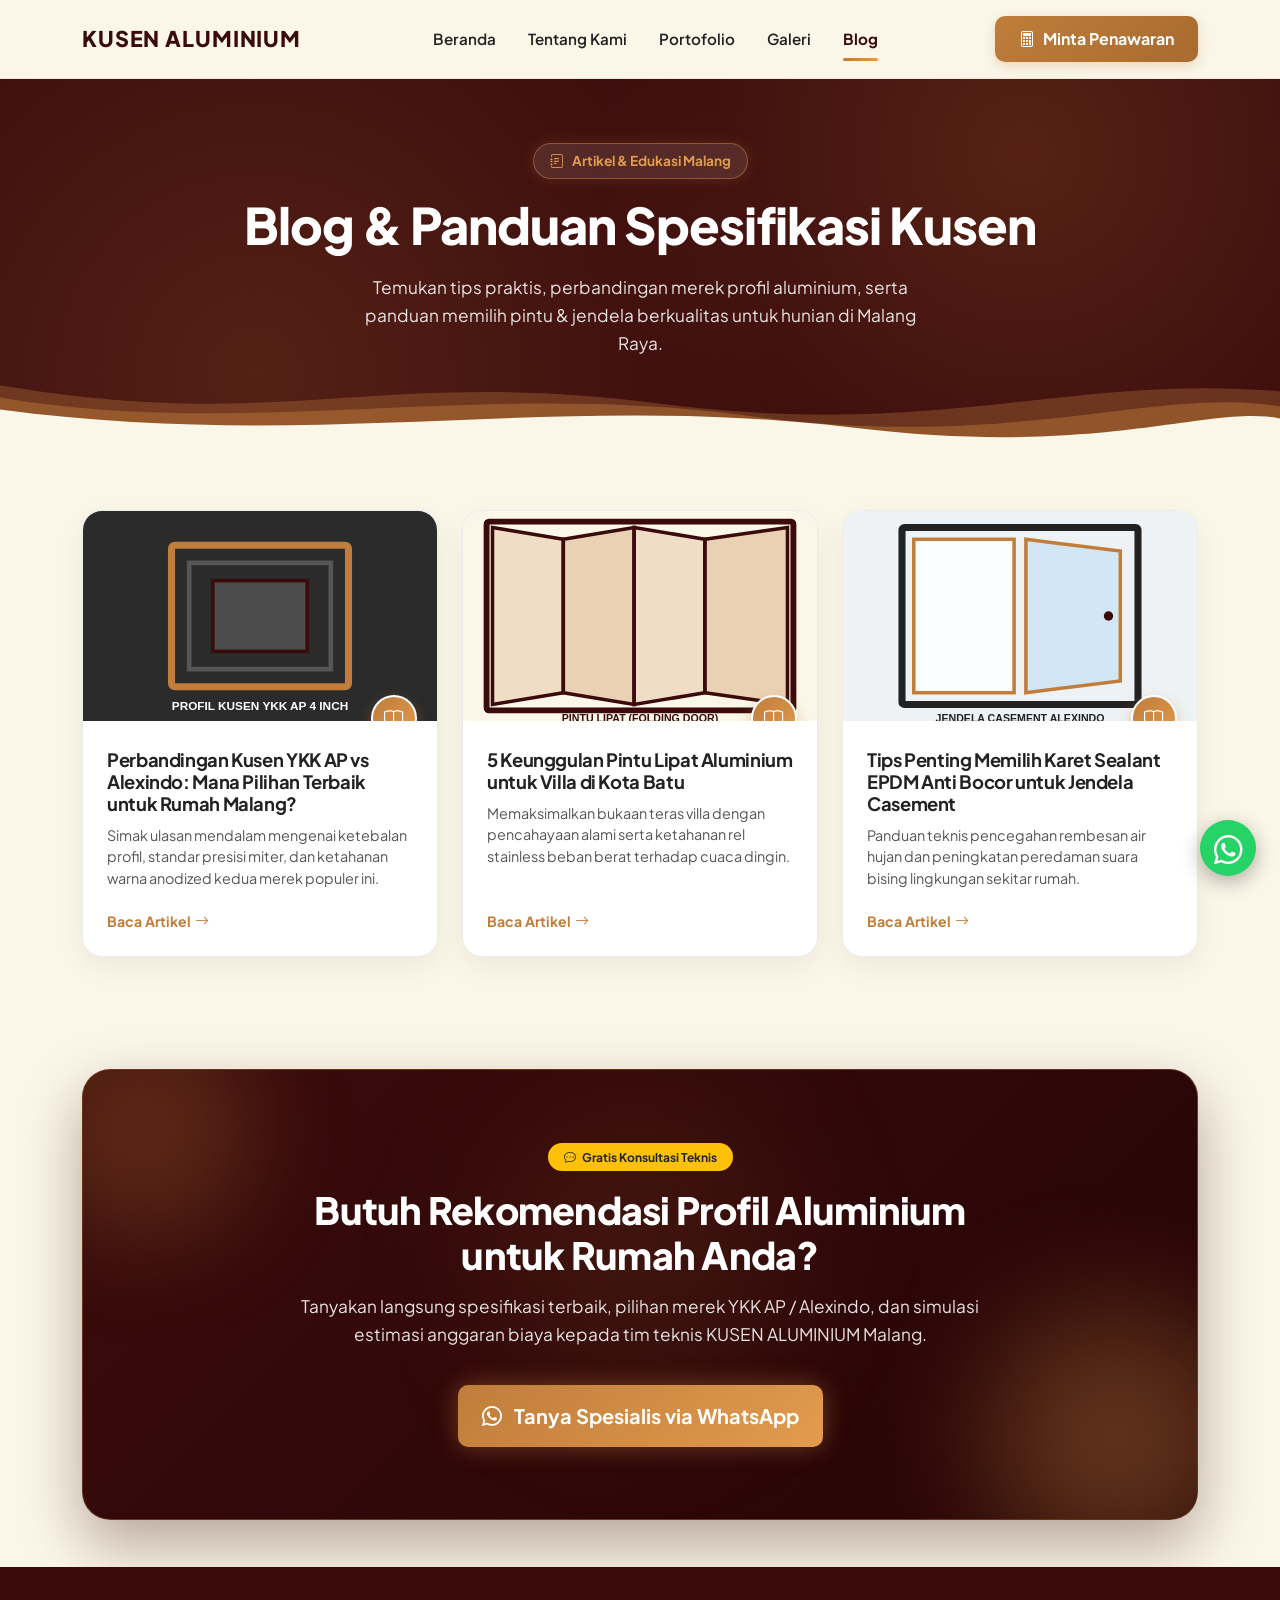
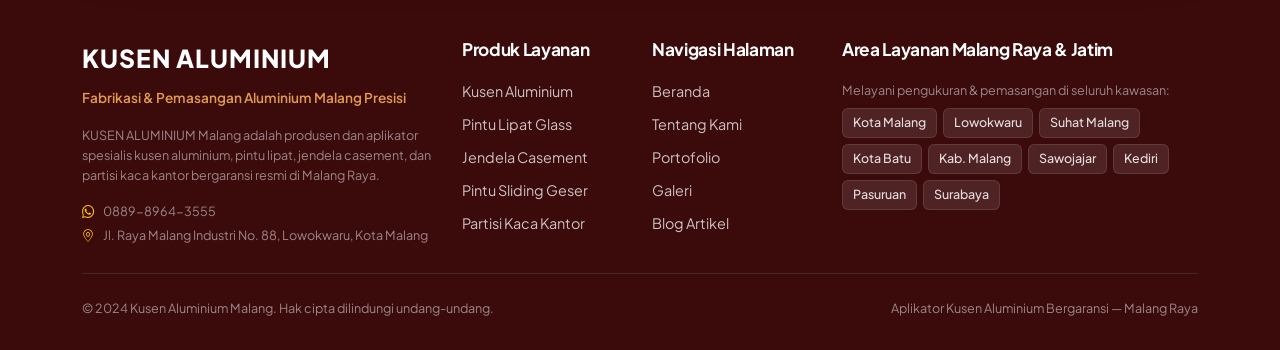
==== commit cd5876d1: "update seo geo" ====
--- a/blog.html
+++ b/blog.html
@@ -4,7 +4,7 @@
   <meta charset="UTF-8">
   <meta name="viewport" content="width=device-width, initial-scale=1.0">
   
-  <title>Blog & Panduan Kusen Aluminium Malang | KUSEN ALUMUNIUM</title>
+  <title>Blog & Panduan Kusen Aluminium Malang | KUSEN ALUMINIUM</title>
   <meta name="description" content="Kumpulan artikel edukasi, tips memilih profil YKK AP vs Alexindo, panduan perawatan pintu aluminium, dan estimasi harga per meter di Malang.">
   
   <!-- GEO & Local SEO Meta Tags -->
@@ -31,7 +31,7 @@
   <header>
     <nav class="navbar navbar-expand-lg navbar-alu sticky-top">
       <div class="container">
-        <a class="navbar-brand" href="index.html">KUSEN ALUMUNIUM</a>
+        <a class="navbar-brand" href="index.html">KUSEN ALUMINIUM</a>
         
         <button class="navbar-toggler border-0 shadow-none" type="button" data-bs-toggle="collapse" data-bs-target="#navbarMain">
           <span class="navbar-toggler-icon"></span>
@@ -140,10 +140,10 @@
             </span>
             <h2 class="cta-title">Butuh Rekomendasi Profil Aluminium untuk Rumah Anda?</h2>
             <p class="cta-desc">
-              Tanyakan langsung spesifikasi terbaik, pilihan merek YKK AP / Alexindo, dan simulasi estimasi anggaran biaya kepada tim teknis KUSEN ALUMUNIUM Malang.
+              Tanyakan langsung spesifikasi terbaik, pilihan merek YKK AP / Alexindo, dan simulasi estimasi anggaran biaya kepada tim teknis KUSEN ALUMINIUM Malang.
             </p>
             <div class="d-flex justify-content-center">
-              <a href="https://wa.me/6288989643555?text=Halo%20KUSEN%20ALUMUNIUM%20Malang,%20saya%20ingin%20konsultasi%20setelah%20membaca%20artikel%20blog." target="_blank" class="btn btn-hero-accent btn-lg px-4 py-3">
+              <a href="https://wa.me/6288989643555?text=Halo%20KUSEN%20ALUMINIUM%20Malang,%20saya%20ingin%20konsultasi%20setelah%20membaca%20artikel%20blog." target="_blank" class="btn btn-hero-accent btn-lg px-4 py-3">
                 <i class="bi bi-whatsapp me-2"></i> Tanya Spesialis via WhatsApp
               </a>
             </div>
@@ -159,10 +159,10 @@
       <div class="row g-4 mb-4">
         
         <div class="col-lg-4">
-          <a href="index.html" class="footer-brand">KUSEN ALUMUNIUM</a>
+          <a href="index.html" class="footer-brand">KUSEN ALUMINIUM</a>
           <div class="footer-tagline">Fabrikasi &amp; Pemasangan Aluminium Malang Presisi</div>
           <p class="text-white-50 mb-3 small">
-            KUSEN ALUMUNIUM Malang adalah produsen dan aplikator spesialis kusen aluminium, pintu lipat, jendela casement, dan partisi kaca kantor bergaransi resmi di Malang Raya.
+            KUSEN ALUMINIUM Malang adalah produsen dan aplikator spesialis kusen aluminium, pintu lipat, jendela casement, dan partisi kaca kantor bergaransi resmi di Malang Raya.
           </p>
           <div class="text-white-50 small">
             <p class="mb-1"><i class="bi bi-whatsapp text-warning me-2"></i>0889-8964-3555</p>
@@ -219,7 +219,7 @@
     </div>
   </footer>
 
-  <a href="https://wa.me/6288989643555?text=Halo%20KUSEN%20ALUMUNIUM%20Malang," target="_blank" class="btn-floating-wa">
+  <a href="https://wa.me/6288989643555?text=Halo%20KUSEN%20ALUMINIUM%20Malang," target="_blank" class="btn-floating-wa">
     <i class="bi bi-whatsapp"></i>
   </a>
 
--- a/css/style.css
+++ b/css/style.css
@@ -1,5 +1,5 @@
 /* ==========================================================================
-   KUSEN ALUMUNIUM - Custom Design System & Dynamic Layouts
+   KUSEN ALUMINIUM - Custom Design System & Dynamic Layouts
    Palette: Deep Maroon (#3B0B0C), Warm Copper (#C07D3B), Light Cream (#FAF6E8)
    ========================================================================== */
 
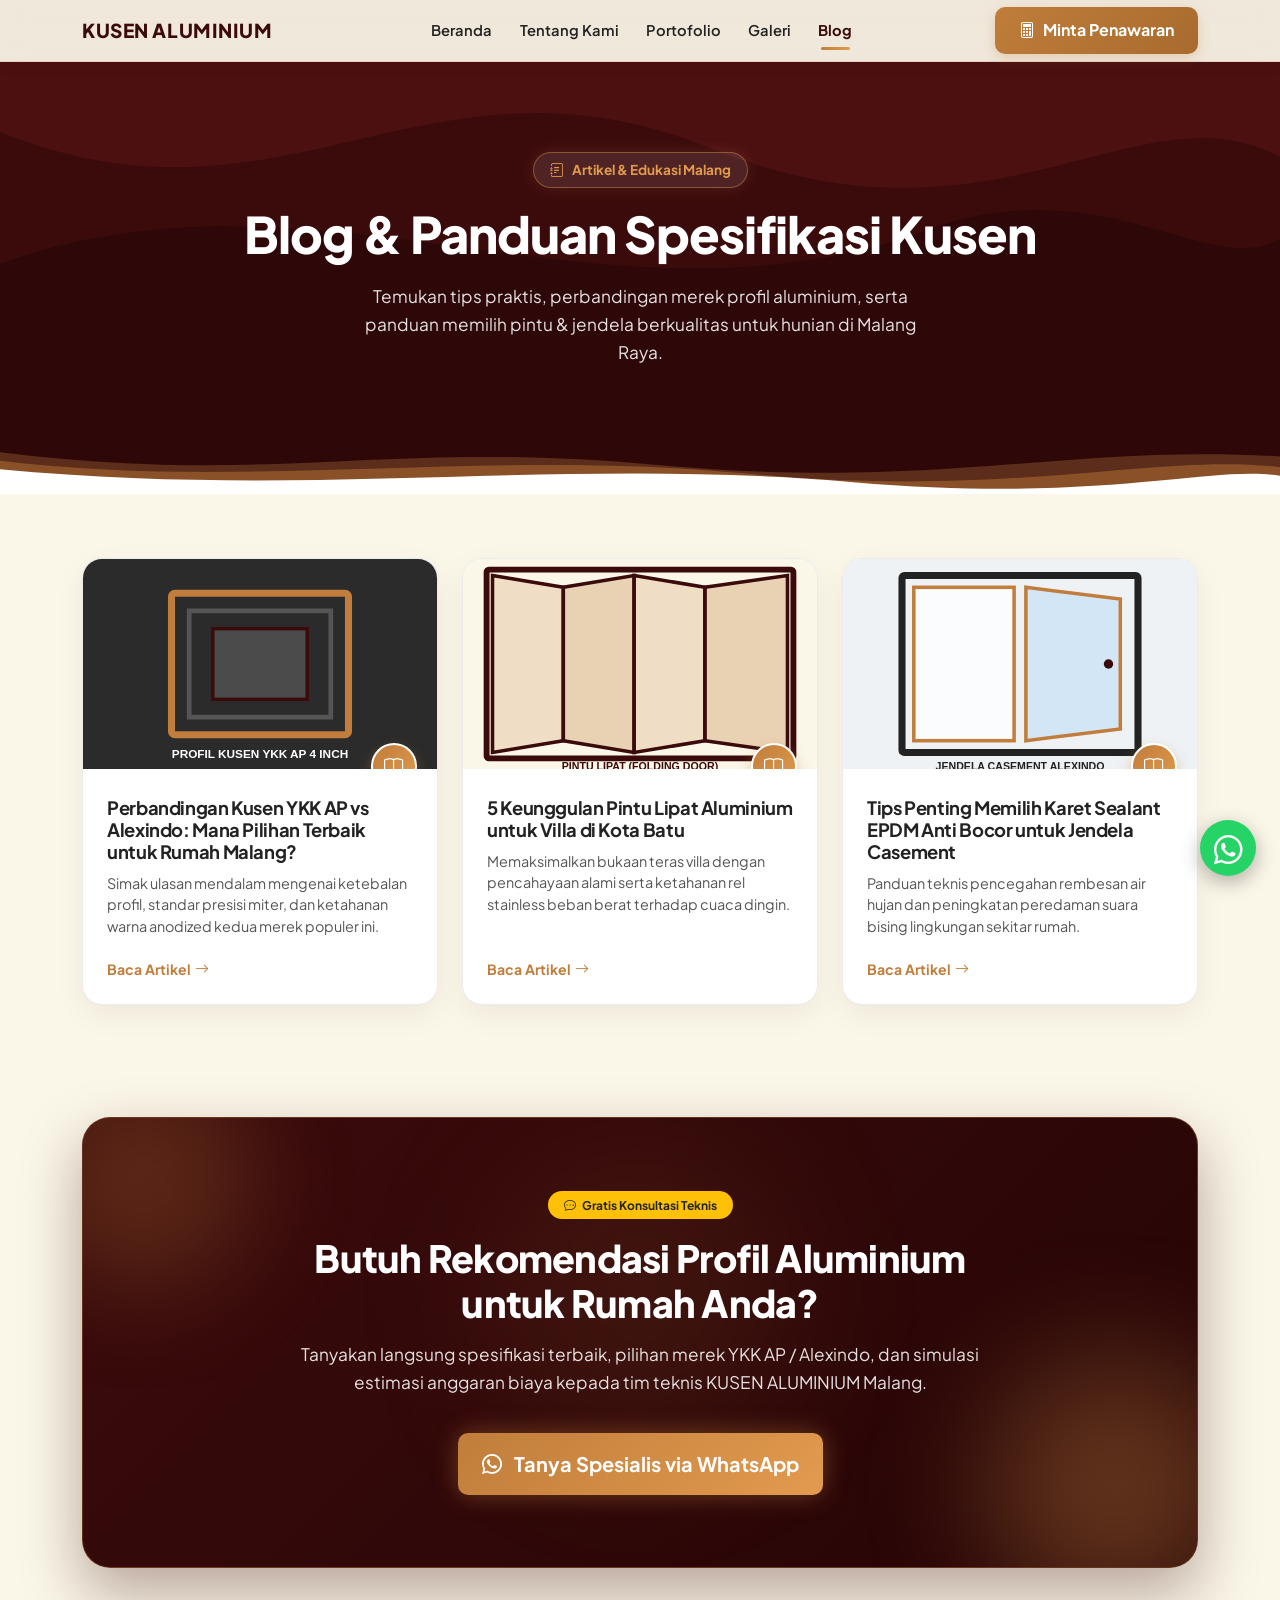
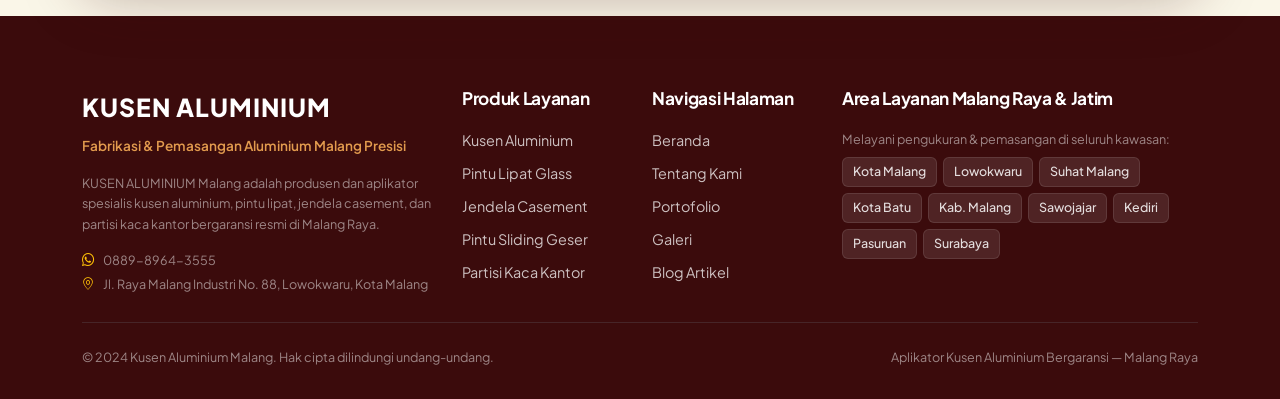
==== commit 0e3107a7: "update hero" ====
--- a/blog.html
+++ b/blog.html
@@ -55,7 +55,7 @@
 
   <main>
     <!-- PAGE HERO HEADER -->
-    <section class="hero-section text-center py-5">
+    <section class="hero-section text-center">
       <div class="container py-3 reveal-on-scroll">
         <div class="hero-badge-pill justify-content-center mx-auto mb-3" style="max-width: 280px;">
           <i class="bi bi-journal-text"></i> Artikel &amp; Edukasi Malang
@@ -70,7 +70,7 @@
         <svg viewBox="0 0 1440 140" fill="none" xmlns="http://www.w3.org/2000/svg" preserveAspectRatio="none">
           <path d="M0,40 C320,120 420,10 740,70 C1060,130 1200,20 1440,50 L1440,140 L0,140 Z" fill="rgba(226, 155, 78, 0.25)"></path>
           <path d="M0,60 C280,130 540,30 840,90 C1140,150 1300,40 1440,75 L1440,140 L0,140 Z" fill="rgba(192, 125, 59, 0.45)"></path>
-          <path d="M0,80 C360,150 620,50 960,110 C1240,160 1360,70 1440,95 L1440,140 L0,140 Z" fill="#FAF6E8"></path>
+          <path d="M0,80 C360,150 620,50 960,110 C1240,160 1360,70 1440,95 L1440,140 L0,140 Z" fill="#ffffff"></path>
         </svg>
       </div>
     </section>
--- a/css/style.css
+++ b/css/style.css
@@ -3,26 +3,42 @@
    Palette: Deep Maroon (#3B0B0C), Warm Copper (#C07D3B), Light Cream (#FAF6E8)
    ========================================================================== */
 
+/* --- GLOBAL OVERFLOW & BOX SIZING FIXES --- */
+html, body {
+  overflow-x: hidden !important;
+  max-width: 100vw;
+  width: 100%;
+}
+
+*, *::before, *::after {
+  box-sizing: border-box;
+}
+
 /* --- 1. DESIGN TOKENS & CSS VARIABLES --- */
 :root {
-  --color-primary-dark: #3b0b0c;   /* Deep Burgundy Maroon */
-  --color-primary-hover: #2b0607;  
-  --color-accent-copper: #c07d3b;  /* Warm Bronze / Copper */
-  --color-accent-gold: #e29b4e;    /* Bright Gold Glow Accent */
-  --color-accent-hover: #a86b2e;   
-  --color-bg-light: #faf6e8;       /* Light Beige / Cream */
-  --color-bg-light-alt: #f4eee0;   
-  --color-card-bg: #ffffff;        /* Pure White */
-  --color-btn-light: #fbf8ea;      
+  --color-primary-dark: #3b0b0c;
+  /* Deep Burgundy Maroon */
+  --color-primary-hover: #2b0607;
+  --color-accent-copper: #c07d3b;
+  /* Warm Bronze / Copper */
+  --color-accent-gold: #e29b4e;
+  /* Bright Gold Glow Accent */
+  --color-accent-hover: #a86b2e;
+  --color-bg-light: #faf6e8;
+  /* Light Beige / Cream */
+  --color-bg-light-alt: #f4eee0;
+  --color-card-bg: #ffffff;
+  /* Pure White */
+  --color-btn-light: #fbf8ea;
   --color-btn-light-hover: #ede8d4;
-  --color-text-dark: #222222;      
-  --color-text-muted: #555555;     
-  --color-text-light: #ffffff;     
+  --color-text-dark: #222222;
+  --color-text-muted: #555555;
+  --color-text-light: #ffffff;
   --color-border-subtle: rgba(0, 0, 0, 0.08);
 
   /* Fonts */
   --font-family-base: 'Plus Jakarta Sans', -apple-system, BlinkMacSystemFont, 'Segoe UI', Roboto, sans-serif;
-  
+
   /* Dynamic Transitions & Glow Shadows */
   --transition-smooth: all 0.35s cubic-bezier(0.165, 0.84, 0.44, 1);
   --box-shadow-card: 0 10px 30px rgba(59, 11, 12, 0.06);
@@ -31,7 +47,9 @@
 }
 
 /* --- 2. GLOBAL RESET & BOOTSTRAP BLUE OVERRIDES --- */
-*, *::before, *::after {
+*,
+*::before,
+*::after {
   box-sizing: border-box;
 }
 
@@ -48,7 +66,12 @@
   width: 100%;
 }
 
-h1, h2, h3, h4, h5, h6 {
+h1,
+h2,
+h3,
+h4,
+h5,
+h6 {
   font-weight: 700;
   letter-spacing: -0.02em;
 }
@@ -129,36 +152,70 @@
 }
 
 /* Staggered Delay Utilities */
-.delay-1 { transition-delay: 0.1s; }
-.delay-2 { transition-delay: 0.2s; }
-.delay-3 { transition-delay: 0.3s; }
-.delay-4 { transition-delay: 0.4s; }
-.delay-5 { transition-delay: 0.5s; }
-.delay-6 { transition-delay: 0.6s; }
-
-/* --- 4. NAVBAR STYLING --- */
+.delay-1 {
+  transition-delay: 0.1s;
+}
+
+.delay-2 {
+  transition-delay: 0.2s;
+}
+
+.delay-3 {
+  transition-delay: 0.3s;
+}
+
+.delay-4 {
+  transition-delay: 0.4s;
+}
+
+.delay-5 {
+  transition-delay: 0.5s;
+}
+
+.delay-6 {
+  transition-delay: 0.6s;
+}
+
+/* --- 4. NAVBAR STYLING (SLEEK COMPACT HEADER) --- */
 .navbar-alu {
-  background-color: rgba(250, 246, 232, 0.95);
-  backdrop-filter: blur(10px);
-  padding: 1rem 0;
-  border-bottom: 1px solid rgba(0, 0, 0, 0.06);
-  transition: var(--transition-smooth);
+  position: fixed;
+  top: 0;
+  left: 0;
+  width: 100%;
+  background-color: rgba(250, 246, 232, 0.94);
+  backdrop-filter: blur(14px);
+  -webkit-backdrop-filter: blur(14px);
+  padding: 0.45rem 0; /* Compact height */
+  border-bottom: 1px solid rgba(192, 125, 59, 0.2);
+  box-shadow: 0 4px 15px rgba(59, 11, 12, 0.05);
+  transition: all 0.35s cubic-bezier(0.165, 0.84, 0.44, 1);
   z-index: 1030;
+}
+
+.navbar-alu.navbar-scrolled {
+  background-color: rgba(250, 246, 232, 0.98);
+  padding: 0.35rem 0;
+  box-shadow: 0 6px 20px rgba(59, 11, 12, 0.12);
+  border-bottom: 1px solid rgba(192, 125, 59, 0.3);
 }
 
 .navbar-alu .navbar-brand {
   font-weight: 800;
-  font-size: 1.35rem;
-  letter-spacing: 0.04em;
+  font-size: 1.2rem;
+  letter-spacing: 0.03em;
   color: var(--color-primary-dark);
+  transition: color 0.35s ease;
+  padding-top: 0;
+  padding-bottom: 0;
 }
 
 .navbar-alu .nav-link {
   color: var(--color-text-dark);
   font-weight: 600;
-  font-size: 0.95rem;
-  padding: 0.5rem 1rem !important;
+  font-size: 0.92rem;
+  padding: 0.35rem 0.85rem !important;
   position: relative;
+  transition: color 0.35s ease;
 }
 
 .navbar-alu .nav-link:hover,
@@ -178,6 +235,91 @@
   border-radius: 2px;
 }
 
+/* MAROON HAMBURGER TOGGLER ICON */
+.navbar-alu .navbar-toggler {
+  border: 1px solid rgba(59, 11, 12, 0.3) !important;
+  border-radius: 10px;
+  padding: 6px 10px;
+  transition: var(--transition-smooth);
+}
+
+.navbar-alu .navbar-toggler:focus {
+  box-shadow: 0 0 0 3px rgba(192, 125, 59, 0.35) !important;
+}
+
+.navbar-alu .navbar-toggler-icon {
+  background-image: url("data:image/svg+xml,%3Csvg xmlns='http://www.w3.org/2000/svg' viewBox='0 0 30 30'%3E%3Cpath stroke='%233b0b0c' stroke-linecap='round' stroke-miterlimit='10' stroke-width='2.5' d='M4 7h22M4 15h22M4 23h22'/%3E%3C/svg%3E") !important;
+  filter: none !important;
+}
+
+/* EASE-OUT MOBILE MENU DROPDOWN ANIMATION (LIKE ARSITEKMALANG.WEB.ID) */
+@media (max-width: 991.98px) {
+  .navbar-alu .navbar-collapse {
+    background: #FAF6E8;
+    border: none;
+    border-radius: 18px;
+    padding: 0 !important;
+    margin-top: 0 !important;
+    box-shadow: none;
+    
+    /* Smooth Ease-Out Slide & Fade Animation */
+    opacity: 0;
+    transform: translateY(-10px) scaleY(0.95);
+    transform-origin: top center;
+    transition: all 0.35s cubic-bezier(0.165, 0.84, 0.44, 1) !important;
+    display: block !important;
+    visibility: hidden;
+    height: 0 !important;
+    overflow: hidden;
+    pointer-events: none;
+  }
+
+  .navbar-alu .navbar-collapse.show {
+    opacity: 1;
+    transform: translateY(0) scaleY(1);
+    visibility: visible;
+    height: auto !important;
+    padding: 1.1rem !important;
+    margin-top: 0.65rem !important;
+    border: 1px solid rgba(192, 125, 59, 0.25) !important;
+    box-shadow: 0 15px 35px rgba(59, 11, 12, 0.15) !important;
+    overflow: visible;
+    pointer-events: auto;
+  }
+
+  .navbar-alu .nav-link {
+    color: var(--color-primary-dark) !important;
+    padding: 0.7rem 1rem !important;
+    border-radius: 10px;
+    font-weight: 700;
+  }
+
+  .navbar-alu .nav-link:hover,
+  .navbar-alu .nav-link.active {
+    background: rgba(192, 125, 59, 0.12);
+    color: var(--color-primary-dark) !important;
+  }
+}
+
+.navbar-alu .nav-link.active::after {
+  content: '';
+  position: absolute;
+  bottom: -2px;
+  left: 1rem;
+  right: 1rem;
+  height: 3px;
+  background: linear-gradient(90deg, var(--color-accent-copper), var(--color-accent-gold));
+  border-radius: 2px;
+}
+
+.navbar-alu .navbar-toggler-icon {
+  filter: invert(1) brightness(2);
+}
+
+.navbar-alu.navbar-scrolled .navbar-toggler-icon {
+  filter: none;
+}
+
 .btn-accent {
   background: linear-gradient(135deg, var(--color-accent-copper), #a86b2e);
   color: var(--color-text-light);
@@ -220,15 +362,209 @@
   box-shadow: 0 8px 20px rgba(59, 11, 12, 0.35);
 }
 
-/* --- 5. HERO SECTION (FLUID TYPOGRAPHY) --- */
+/* --- 5. HERO SECTION (SPLIT VERTICAL WAVY HERO) --- */
+.hero-split-layout {
+  position: relative;
+  background-color: #FAF6E8 !important; /* Left side 100% blank light cream background */
+  background-image: none !important;
+  overflow: hidden;
+  min-height: 100vh;
+  padding: 0 !important;
+}
+
+/* Right Side Maroon Background Layer with Smooth SVG Mask Boundary */
+.hero-split-right-bg {
+  position: absolute;
+  top: 0;
+  right: 0;
+  bottom: 0;
+  width: 52%;
+  background-color: #3b0b0c !important;
+  background-image: 
+    url("data:image/svg+xml,%3Csvg xmlns='http://www.w3.org/2000/svg' viewBox='0 0 1440 600' preserveAspectRatio='none'%3E%3Cpath fill='%23541214' fill-opacity='0.65' d='M0,160 C320,300 480,40 800,180 C1120,320 1280,100 1440,190 L1440,0 L0,0 Z'%3E%3C/path%3E%3C/svg%3E"),
+    url("data:image/svg+xml,%3Csvg xmlns='http://www.w3.org/2000/svg' viewBox='0 0 1440 600' preserveAspectRatio='none'%3E%3Cpath fill='%23290708' fill-opacity='0.75' d='M0,320 C360,180 680,420 1040,280 C1240,200 1360,340 1440,290 L1440,600 L0,600 Z'%3E%3C/path%3E%3C/svg%3E") !important;
+  background-size: cover;
+  background-position: center;
+  z-index: 1;
+
+  /* Smooth SVG vertical wave clip mask on left edge */
+  -webkit-mask-image: url("data:image/svg+xml,%3Csvg xmlns='http://www.w3.org/2000/svg' viewBox='0 0 500 1000' preserveAspectRatio='none'%3E%3Cpath fill='%23000000' d='M500,0 L140,0 C60,200 150,450 60,700 C-10,850 100,950 140,1000 L500,1000 Z'%3E%3C/path%3E%3C/svg%3E");
+  mask-image: url("data:image/svg+xml,%3Csvg xmlns='http://www.w3.org/2000/svg' viewBox='0 0 500 1000' preserveAspectRatio='none'%3E%3Cpath fill='%23000000' d='M500,0 L140,0 C60,200 150,450 60,700 C-10,850 100,950 140,1000 L500,1000 Z'%3E%3C/path%3E%3C/svg%3E");
+  -webkit-mask-size: 100% 100%;
+  mask-size: 100% 100%;
+}
+
+/* Vertical Wavy Separator SVG on Left Edge of Right Maroon Layer */
+.vertical-wave-wrap {
+  position: absolute;
+  top: 0;
+  left: -115px;
+  bottom: 0;
+  width: 130px;
+  z-index: 2;
+  pointer-events: none;
+}
+
+.vertical-wave-svg {
+  width: 100%;
+  height: 100%;
+  display: block;
+}
+
+.hero-split-container {
+  position: relative;
+  z-index: 10;
+}
+
+/* Typography for Light Background on Left Side */
+.hero-badge-dark {
+  background: rgba(59, 11, 12, 0.08) !important;
+  border: 1px solid rgba(192, 125, 59, 0.35) !important;
+  color: var(--color-primary-dark) !important;
+  backdrop-filter: none !important;
+  box-shadow: 0 4px 12px rgba(59, 11, 12, 0.06) !important;
+}
+
+.hero-title-split {
+  font-size: clamp(2.1rem, 4.2vw, 3.2rem);
+  font-weight: 800;
+  line-height: 1.22;
+  color: var(--color-primary-dark);
+  margin-bottom: 1.25rem;
+}
+
+.highlight-split-maroon {
+  background: linear-gradient(135deg, var(--color-accent-copper), var(--color-accent-gold));
+  -webkit-background-clip: text;
+  -webkit-text-fill-color: transparent;
+  font-weight: 900;
+}
+
+.hero-subtitle-dark {
+  font-size: clamp(0.95rem, 1.8vw, 1.08rem);
+  color: #334155;
+  font-weight: 500;
+  line-height: 1.65;
+}
+
+.hero-location-tag-dark {
+  font-size: 0.85rem;
+  color: #475569;
+  font-weight: 600;
+}
+
+.btn-hero-maroon {
+  background-color: var(--color-primary-dark);
+  color: #ffffff;
+  font-weight: 700;
+  padding: 0.85rem 1.7rem;
+  border-radius: 10px;
+  border: none;
+  transition: var(--transition-smooth);
+}
+
+.btn-hero-maroon:hover {
+  background-color: #5c1214;
+  color: #ffffff;
+  transform: translateY(-3px);
+  box-shadow: 0 8px 20px rgba(59, 11, 12, 0.3);
+}
+
+.hero-split-img-wrapper {
+  perspective: 1000px;
+  position: relative;
+}
+
+.hero-split-img {
+  transition: transform 0.4s ease;
+}
+
+.hero-split-img:hover {
+  transform: scale(1.04) rotateY(-4deg);
+}
+
+/* Mobile View Rules for Hero Section (< 992px) */
+@media (max-width: 991.98px) {
+  .hero-split-layout,
+  .hero-section {
+    background-color: #3b0b0c !important;
+    background-image: 
+      url("data:image/svg+xml,%3Csvg xmlns='http://www.w3.org/2000/svg' viewBox='0 0 1440 600' preserveAspectRatio='none'%3E%3Cpath fill='%23541214' fill-opacity='0.65' d='M0,160 C320,300 480,40 800,180 C1120,320 1280,100 1440,190 L1440,0 L0,0 Z'%3E%3C/path%3E%3C/svg%3E"),
+      url("data:image/svg+xml,%3Csvg xmlns='http://www.w3.org/2000/svg' viewBox='0 0 1440 600' preserveAspectRatio='none'%3E%3Cpath fill='%23290708' fill-opacity='0.75' d='M0,320 C360,180 680,420 1040,280 C1240,200 1360,340 1440,290 L1440,600 L0,600 Z'%3E%3C/path%3E%3C/svg%3E") !important;
+    background-size: cover !important;
+    background-position: center !important;
+    padding-top: 5.2rem !important; /* Perfect 33px clearance gap with slim 50px navbar */
+    padding-bottom: 3.5rem !important;
+    min-height: auto !important;
+  }
+
+  .hero-split-container .min-vh-100 {
+    min-height: auto !important;
+    padding-top: 1rem !important;
+    padding-bottom: 1rem !important;
+  }
+
+  .hero-split-right-bg {
+    display: none !important;
+  }
+
+  .hero-title-split {
+    color: #ffffff !important;
+    text-align: center;
+    font-size: clamp(1.65rem, 5.5vw, 2.2rem) !important;
+    line-height: 1.25 !important;
+  }
+
+  .hero-subtitle-dark {
+    color: rgba(255, 255, 255, 0.9) !important;
+    text-align: center;
+    font-size: 0.92rem !important;
+  }
+
+  .hero-location-tag-dark {
+    color: rgba(255, 255, 255, 0.82) !important;
+    text-align: center;
+    font-size: 0.8rem !important;
+  }
+
+  .hero-split-container .d-flex {
+    justify-content: center;
+    flex-direction: column;
+    width: 100%;
+    gap: 0.75rem !important;
+  }
+
+  .hero-split-container .btn {
+    width: 100%;
+    justify-content: center;
+    text-align: center;
+  }
+
+  .btn-hero-maroon {
+    background-color: var(--color-btn-light) !important;
+    color: var(--color-primary-dark) !important;
+  }
+
+  .btn-hero-maroon:hover {
+    background-color: #ffffff !important;
+    color: var(--color-primary-dark) !important;
+  }
+}
+
+/* Sub-Pages Compact Hero Header */
 .hero-section {
-  background-color: var(--color-primary-dark);
-  background-image: radial-gradient(circle at 80% 20%, rgba(192, 125, 59, 0.2) 0%, transparent 40%),
-                    radial-gradient(circle at 20% 80%, rgba(226, 155, 78, 0.15) 0%, transparent 50%);
+  background-color: #3b0b0c;
+  background-image: 
+    url("data:image/svg+xml,%3Csvg xmlns='http://www.w3.org/2000/svg' viewBox='0 0 1440 600' preserveAspectRatio='none'%3E%3Cpath fill='%23541214' fill-opacity='0.65' d='M0,160 C320,300 480,40 800,180 C1120,320 1280,100 1440,190 L1440,0 L0,0 Z'%3E%3C/path%3E%3C/svg%3E"),
+    url("data:image/svg+xml,%3Csvg xmlns='http://www.w3.org/2000/svg' viewBox='0 0 1440 600' preserveAspectRatio='none'%3E%3Cpath fill='%23290708' fill-opacity='0.75' d='M0,320 C360,180 680,420 1040,280 C1240,200 1360,340 1440,290 L1440,600 L0,600 Z'%3E%3C/path%3E%3C/svg%3E");
+  background-size: cover;
+  background-position: center;
   color: var(--color-text-light);
-  padding: 6.5rem 0 9.5rem 0;
   position: relative;
   overflow: hidden;
+  padding-top: 8.5rem;
+  padding-bottom: 5.5rem;
+  min-height: auto;
 }
 
 .hero-badge-pill {
@@ -354,22 +690,29 @@
   box-shadow: 0 10px 25px rgba(0, 0, 0, 0.3);
 }
 
-/* TRIPLE-LAYERED WAVE SEPARATOR WITH GOLD GLOW */
-.hero-wave-separator {
+/* SUB-PAGES BOTTOM WAVY SEPARATOR ORNAMENT */
+.hero-section .hero-wave-separator {
+  display: block !important;
   position: absolute;
-  bottom: 0;
+  bottom: -1px;
   left: 0;
   width: 100%;
   overflow: hidden;
   line-height: 0;
-  z-index: 2;
-}
-
-.hero-wave-separator svg {
+  z-index: 5;
+  pointer-events: none;
+}
+
+.hero-section .hero-wave-separator svg {
   position: relative;
   display: block;
-  width: calc(100% + 1.3px);
-  height: 85px;
+  width: 100%;
+  height: 60px;
+}
+
+/* Home Page Hero split layout has NO bottom wave separator as requested */
+.hero-split-layout .hero-wave-separator {
+  display: none !important;
 }
 
 /* --- 6. ABOUT SECTION --- */
@@ -508,7 +851,7 @@
   font-weight: 600;
   color: var(--color-text-dark);
   margin: 0 6px 8px 0;
-  box-shadow: 0 2px 6px rgba(0,0,0,0.03);
+  box-shadow: 0 2px 6px rgba(0, 0, 0, 0.03);
 }
 
 .why-highlight-pill i {
@@ -542,11 +885,26 @@
 }
 
 /* Swatch Colors */
-.swatch-black { background: #1a1a1a; }
-.swatch-white { background: #ffffff; border-color: #e0e0e0; }
-.swatch-brown { background: #4a2c11; }
-.swatch-wood  { background: linear-gradient(135deg, #8B4513, #CD853F); }
-.swatch-silver { background: linear-gradient(135deg, #E0E0E0, #9E9E9E); }
+.swatch-black {
+  background: #1a1a1a;
+}
+
+.swatch-white {
+  background: #ffffff;
+  border-color: #e0e0e0;
+}
+
+.swatch-brown {
+  background: #4a2c11;
+}
+
+.swatch-wood {
+  background: linear-gradient(135deg, #8B4513, #CD853F);
+}
+
+.swatch-silver {
+  background: linear-gradient(135deg, #E0E0E0, #9E9E9E);
+}
 
 /* --- 9. PROCESS SECTION (6 STEPS HORIZONTAL) --- */
 .proses-steps {
@@ -701,7 +1059,9 @@
 }
 
 /* --- 11. CATALOG & FILTER PILLS OVERRIDES --- */
-.nav-pills-alu, .nav-pills, .portfolio-filters {
+.nav-pills-alu,
+.nav-pills,
+.portfolio-filters {
   display: flex;
   justify-content: center;
   flex-wrap: wrap;
@@ -768,7 +1128,8 @@
 }
 
 .product-img-wrapper::after {
-  content: '\F689'; /* Bootstrap Icon Search / Zoom */
+  content: '\F689';
+  /* Bootstrap Icon Search / Zoom */
   font-family: 'bootstrap-icons';
   position: absolute;
   top: 50%;
@@ -1029,7 +1390,8 @@
   color: var(--color-text-dark);
 }
 
-.form-control-alu, .form-select-alu {
+.form-control-alu,
+.form-select-alu {
   border-radius: 10px;
   padding: 0.8rem 1rem;
   border: 1px solid #e0e0e0;
@@ -1037,7 +1399,8 @@
   font-size: 0.95rem;
 }
 
-.form-control-alu:focus, .form-select-alu:focus {
+.form-control-alu:focus,
+.form-select-alu:focus {
   border-color: var(--color-accent-copper);
   box-shadow: 0 0 0 3px rgba(192, 125, 59, 0.15);
   background-color: #fff;
@@ -1193,30 +1556,37 @@
     padding: 4.5rem 0 6.5rem 0;
     text-align: center;
   }
+
   .hero-subtitle {
     margin-left: auto;
     margin-right: auto;
   }
+
   .hero-image-wrapper {
     margin-top: 2rem;
   }
+
   .why-feature-card:nth-child(2),
   .why-feature-card:nth-child(4) {
     transform: none !important;
   }
+
   .why-feature-grid {
     grid-template-columns: repeat(2, 1fr);
     gap: 16px;
   }
+
   .about-img-wrap {
     margin-bottom: 1.5rem;
   }
+
   .hero-stats-glass {
     bottom: 15px;
     right: 15px;
     padding: 8px 14px;
     font-size: 0.85rem;
   }
+
   .navbar-collapse {
     background: #ffffff;
     padding: 1rem;
@@ -1231,17 +1601,21 @@
   .why-feature-grid {
     grid-template-columns: 1fr;
   }
+
   .proses-steps {
     grid-template-columns: repeat(2, 1fr);
   }
+
   .cta-card {
     padding: 3rem 1.5rem;
     border-radius: 20px;
   }
+
   .estimator-card {
     padding: 2rem 1.5rem;
     border-radius: 18px;
   }
+
   /* Floating Buttons Mobile Size Adjustment */
   .btn-floating-wa {
     width: 48px;
@@ -1250,6 +1624,7 @@
     bottom: 20px;
     right: 20px;
   }
+
   .btn-back-to-top {
     width: 42px;
     height: 42px;
@@ -1264,10 +1639,12 @@
   .proses-steps {
     grid-template-columns: 1fr;
   }
+
   .hero-badge-pill {
     font-size: 0.78rem;
     padding: 5px 12px;
   }
+
   .btn-hero-accent,
   .btn-hero-light,
   .btn-accent,
@@ -1275,27 +1652,355 @@
     width: 100%;
     justify-content: center;
   }
+
   .hero-location-tag {
     font-size: 0.78rem;
   }
+
   .swatch-card {
     padding: 1rem 0.5rem;
   }
+
   .swatch-circle {
     width: 45px;
     height: 45px;
   }
+
   .footer-alu {
     padding: 3.5rem 0 1.5rem 0;
     text-align: center;
   }
-  .footer-brand, .footer-tagline, .footer-heading {
+
+  .footer-brand,
+  .footer-tagline,
+  .footer-heading {
     text-align: center;
   }
+
   .footer-links li a {
     display: inline-block;
   }
-  .footer-area-tags {
+}
+
+/* --- 15. NEW UNIQUE LAYOUT COMPONENTS --- */
+.quick-specs-bar {
+  background: rgba(255, 255, 255, 0.95);
+  border: 1px solid rgba(192, 125, 59, 0.25);
+  border-radius: 20px;
+  padding: 1.25rem 1.75rem;
+  box-shadow: 0 15px 35px rgba(59, 11, 12, 0.08);
+  margin-top: 2rem;
+  margin-bottom: 1rem;
+  position: relative;
+  z-index: 10;
+  backdrop-filter: blur(12px);
+}
+
+.spec-item {
+  display: flex;
+  align-items: center;
+  gap: 12px;
+}
+
+.spec-icon-circle {
+  width: 48px;
+  height: 48px;
+  background: linear-gradient(135deg, var(--color-primary-dark), #5c1214);
+  color: var(--color-accent-gold);
+  border-radius: 12px;
+  display: flex;
+  align-items: center;
+  justify-content: center;
+  font-size: 1.35rem;
+  flex-shrink: 0;
+  box-shadow: 0 4px 12px rgba(59, 11, 12, 0.2);
+}
+
+.spec-title {
+  font-size: 0.92rem;
+  font-weight: 700;
+  color: var(--color-text-dark);
+  margin-bottom: 2px;
+}
+
+.spec-subtitle {
+  font-size: 0.78rem;
+  color: var(--color-text-muted);
+  margin: 0;
+}
+
+/* Technical Matrix Grid (Unique Alternative to Bento Grid) */
+.tech-matrix-grid {
+  display: grid;
+  grid-template-columns: repeat(2, 1fr);
+  gap: 22px;
+}
+
+.tech-matrix-card {
+  background: #ffffff;
+  border-radius: 20px;
+  padding: 2rem;
+  border: 1px solid var(--color-border-subtle);
+  border-left: 5px solid var(--color-accent-copper);
+  position: relative;
+  transition: var(--transition-smooth);
+  box-shadow: var(--box-shadow-card);
+}
+
+.tech-matrix-card:hover {
+  transform: translateY(-6px);
+  box-shadow: var(--box-shadow-hover);
+  border-left-color: var(--color-primary-dark);
+}
+
+.tech-badge-tag {
+  display: inline-block;
+  font-size: 0.75rem;
+  font-weight: 800;
+  text-transform: uppercase;
+  letter-spacing: 0.08em;
+  color: var(--color-accent-copper);
+  background: rgba(192, 125, 59, 0.1);
+  padding: 4px 10px;
+  border-radius: 6px;
+  margin-bottom: 1rem;
+}
+
+/* Phase Workflow Cards (4-Phase Staggered Layout) */
+.phase-flow-grid {
+  display: grid;
+  grid-template-columns: repeat(4, 1fr);
+  gap: 20px;
+}
+
+.phase-flow-card {
+  background: #ffffff;
+  border-radius: 20px;
+  padding: 2rem 1.5rem;
+  border: 1px solid var(--color-border-subtle);
+  position: relative;
+  transition: var(--transition-smooth);
+  box-shadow: var(--box-shadow-card);
+}
+
+.phase-flow-card:hover {
+  transform: translateY(-8px);
+  box-shadow: var(--box-shadow-hover);
+  border-color: var(--color-accent-copper);
+}
+
+.phase-header-badge {
+  display: flex;
+  align-items: center;
+  justify-content: space-between;
+  margin-bottom: 1.25rem;
+}
+
+.phase-number {
+  font-size: 1.5rem;
+  font-weight: 800;
+  color: var(--color-accent-copper);
+  background: #faf2e6;
+  width: 44px;
+  height: 44px;
+  border-radius: 12px;
+  display: flex;
+  align-items: center;
+  justify-content: center;
+}
+
+.phase-icon {
+  font-size: 1.5rem;
+  color: var(--color-primary-dark);
+}
+
+.phase-flow-title {
+  font-size: 1.1rem;
+  font-weight: 700;
+  color: var(--color-text-dark);
+  margin-bottom: 0.5rem;
+}
+
+.phase-flow-desc {
+  font-size: 0.85rem;
+  color: var(--color-text-muted);
+  line-height: 1.5;
+  margin: 0;
+}
+
+/* Workshop Metrics Box */
+.workshop-metric-box {
+  background: linear-gradient(135deg, #FAF6E8, #F4EEE0);
+  border-radius: 18px;
+  padding: 1.5rem;
+  border: 1px dashed rgba(192, 125, 59, 0.4);
+}
+
+.metric-number {
+  font-size: 1.85rem;
+  font-weight: 800;
+  color: var(--color-primary-dark);
+  line-height: 1;
+}
+
+.metric-label {
+  font-size: 0.8rem;
+  font-weight: 700;
+  color: var(--color-text-dark);
+  margin-top: 4px;
+}
+
+/* Responsiveness for new components */
+@media (max-width: 991.98px) {
+  .quick-specs-bar {
+    margin-top: 2rem;
+  }
+
+  .phase-flow-grid {
+    grid-template-columns: repeat(2, 1fr);
+  }
+}
+
+@media (max-width: 575.98px) {
+
+  .tech-matrix-grid,
+  .phase-flow-grid {
+    grid-template-columns: 1fr;
+  }
+
+  /* --- 16. TESTIMONIAL AUTOMATIC CAROUSEL STYLES (HARMONIZED WITH SITE THEME) --- */
+  .testimonial-section-title {
+    font-size: clamp(1.8rem, 3.5vw, 2.3rem);
+    font-weight: 800;
+    color: var(--color-primary-dark);
+    text-align: center;
+    margin-bottom: 0.35rem;
+  }
+
+  .testimonial-title-underline {
+    width: 55px;
+    height: 4px;
+    background: linear-gradient(90deg, var(--color-accent-copper), var(--color-accent-gold));
+    border-radius: 4px;
+    box-shadow: 0 2px 8px rgba(192, 125, 59, 0.3);
+  }
+
+  .testimonial-section-subtitle {
+    font-size: 0.95rem;
+    font-weight: 600;
+    color: var(--color-text-muted);
+    text-align: center;
+    margin-top: 0.5rem;
+  }
+
+  .testimonial-section-subtitle .highlight-accent {
+    color: var(--color-accent-copper);
+    font-weight: 800;
+  }
+
+  .testimonial-card-v2 {
+    background: linear-gradient(145deg, #FAF6E8 0%, #FFFFFF 100%);
+    border: 1px solid rgba(192, 125, 59, 0.22);
+    border-radius: 20px;
+    padding: 2.2rem 1.8rem;
+    height: 100%;
+    display: flex;
+    flex-direction: column;
+    justify-content: space-between;
+    transition: var(--transition-smooth);
+    box-shadow: 0 8px 25px rgba(59, 11, 12, 0.05);
+  }
+
+  .testimonial-card-v2:hover {
+    box-shadow: 0 16px 35px rgba(59, 11, 12, 0.12);
+    border-color: var(--color-accent-gold);
+    transform: translateY(-5px);
+  }
+
+  .testimonial-card-header {
+    display: flex;
+    align-items: center;
+    justify-content: space-between;
+    margin-bottom: 1.25rem;
+  }
+
+  .testimonial-stars-v2 {
+    color: var(--color-accent-gold);
+    font-size: 1.1rem;
+    display: flex;
+    gap: 3px;
+    filter: drop-shadow(0 2px 4px rgba(226, 155, 78, 0.3));
+  }
+
+  .testimonial-quote-icon {
+    font-size: 2.6rem;
+    font-family: Georgia, serif;
+    line-height: 1;
+    color: var(--color-accent-copper);
+    opacity: 0.35;
+  }
+
+  .testimonial-quote-text {
+    font-size: 0.92rem;
+    font-style: italic;
+    color: var(--color-text-dark);
+    line-height: 1.65;
+    margin-bottom: 1.75rem;
+    flex: 1;
+  }
+
+  .testimonial-author-row {
+    display: flex;
+    align-items: center;
+    gap: 14px;
+    border-top: 1px dashed rgba(192, 125, 59, 0.2);
+    padding-top: 1.25rem;
+  }
+
+  .testimonial-author-avatar {
+    width: 48px;
+    height: 48px;
+    border-radius: 50%;
+    object-fit: cover;
+    border: 2px solid var(--color-accent-copper);
+    box-shadow: 0 4px 12px rgba(192, 125, 59, 0.25);
+  }
+
+  .testimonial-author-name {
+    font-size: 0.95rem;
+    font-weight: 800;
+    color: var(--color-primary-dark);
+    margin-bottom: 1px;
+  }
+
+  .testimonial-author-role {
+    font-size: 0.8rem;
+    font-weight: 600;
+    color: var(--color-accent-copper);
+  }
+
+  /* Swiper Dots Pagination Override */
+  .testimonial-pagination {
+    position: relative !important;
+    bottom: 0 !important;
+    margin-top: 1.75rem !important;
+    display: flex;
+    align-items: center;
     justify-content: center;
   }
-}
+
+  .testimonial-pagination .swiper-pagination-bullet {
+    width: 9px;
+    height: 9px;
+    background: rgba(192, 125, 59, 0.3);
+    opacity: 1;
+    transition: all 0.35s cubic-bezier(0.165, 0.84, 0.44, 1);
+    margin: 0 4px !important;
+  }
+
+  .testimonial-pagination .swiper-pagination-bullet-active {
+    width: 26px;
+    border-radius: 10px;
+    background: linear-gradient(90deg, var(--color-primary-dark), var(--color-accent-copper)) !important;
+    box-shadow: 0 2px 8px rgba(59, 11, 12, 0.3);
+  }
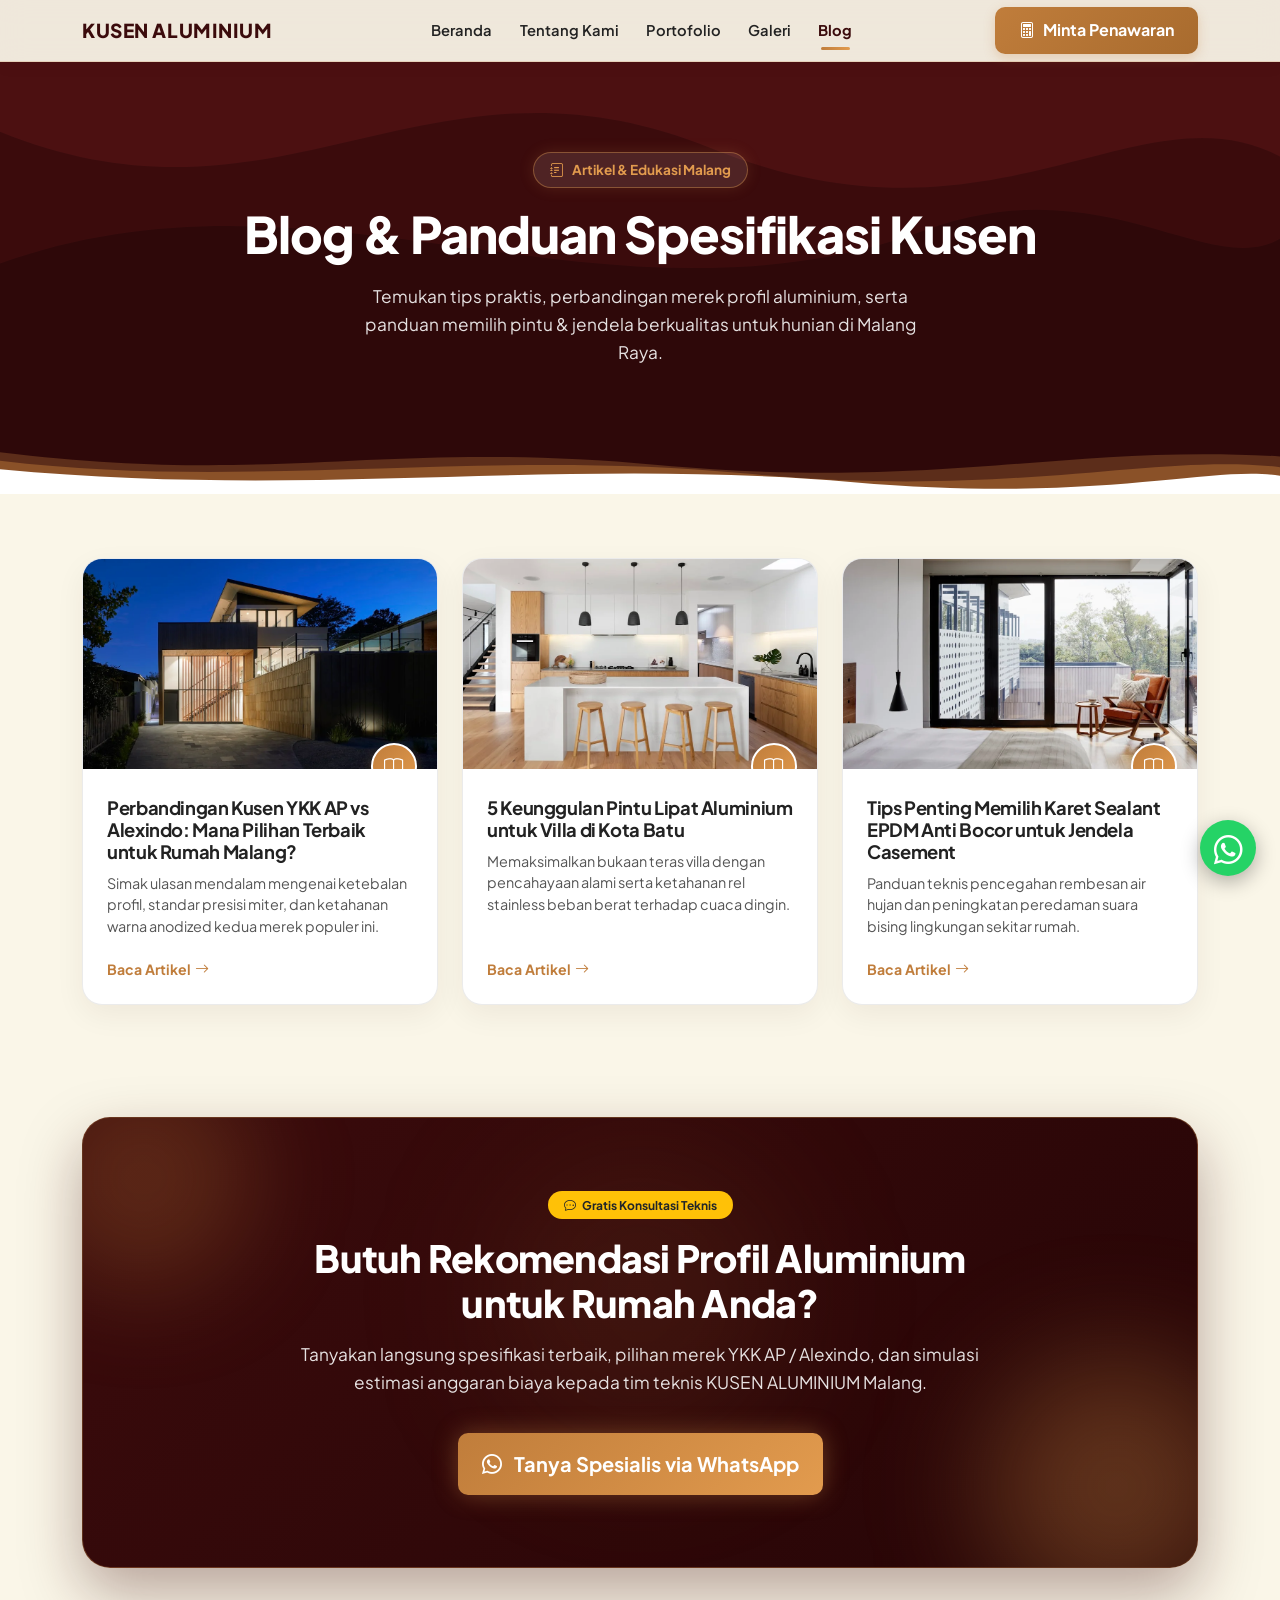
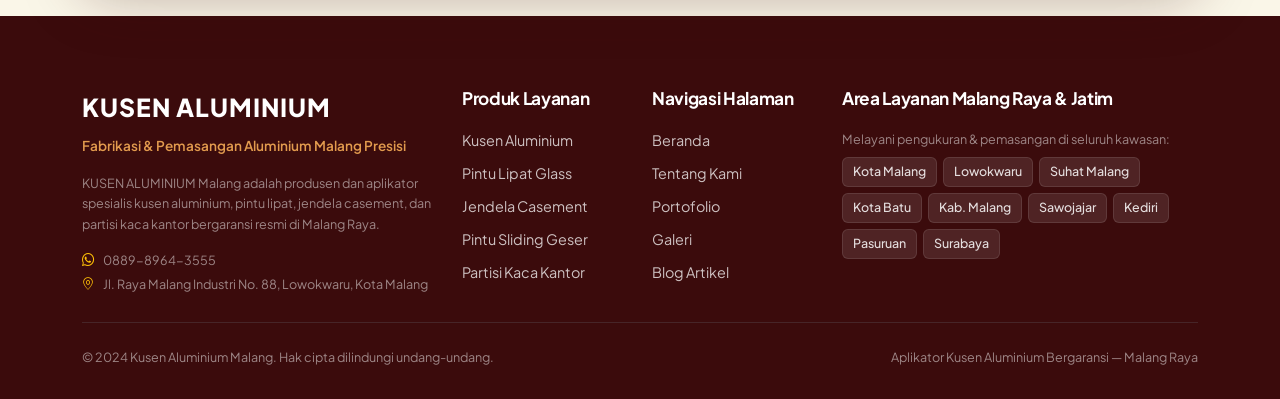
==== commit 7d2d00e7: "update open graph" ====
--- a/blog.html
+++ b/blog.html
@@ -7,6 +7,15 @@
   <title>Blog & Panduan Kusen Aluminium Malang | KUSEN ALUMINIUM</title>
   <meta name="description" content="Kumpulan artikel edukasi, tips memilih profil YKK AP vs Alexindo, panduan perawatan pintu aluminium, dan estimasi harga per meter di Malang.">
   
+  <link rel="canonical" href="https://kusenaluminium.web.id/blog.html">
+
+  <!-- Open Graph / Facebook -->
+  <meta property="og:type" content="website">
+  <meta property="og:title" content="Blog & Artikel Kusen Aluminium Malang | KUSEN ALUMINIUM">
+  <meta property="og:description" content="Artikel dan panduan seputar profil aluminium YKK AP vs Alexindo, tips memilih jendela casement, dan perawatan pintu lipat.">
+  <meta property="og:url" content="https://kusenaluminium.web.id/blog.html">
+  <meta property="og:image" content="https://kusenaluminium.web.id/assets/img/hero-kusen.webp">
+
   <!-- GEO & Local SEO Meta Tags -->
   <meta name="geo.region" content="ID-JI">
   <meta name="geo.placename" content="Kota Malang, Jawa Timur">
@@ -83,7 +92,7 @@
           <div class="col-md-6 col-lg-4 reveal-on-scroll delay-1">
             <article class="service-card">
               <div class="service-card-img">
-                <img src="assets/img/kusen-ykk.svg" alt="Perbandingan YKK AP vs Alexindo">
+                <img src="assets/img/kusen-ykk.webp" alt="Perbandingan YKK AP vs Alexindo">
                 <div class="service-icon-badge"><i class="bi bi-book"></i></div>
               </div>
               <div class="service-card-body">
@@ -97,7 +106,7 @@
           <div class="col-md-6 col-lg-4 reveal-on-scroll delay-2">
             <article class="service-card">
               <div class="service-card-img">
-                <img src="assets/img/pintu-lipat.svg" alt="Keunggulan Pintu Lipat Folding Door Villa Batu">
+                <img src="assets/img/pintu-lipat.webp" alt="Keunggulan Pintu Lipat Folding Door Villa Batu">
                 <div class="service-icon-badge"><i class="bi bi-book"></i></div>
               </div>
               <div class="service-card-body">
@@ -111,7 +120,7 @@
           <div class="col-md-6 col-lg-4 reveal-on-scroll delay-3">
             <article class="service-card">
               <div class="service-card-img">
-                <img src="assets/img/jendela-casement.svg" alt="Tips Mencegah Kebocoran Hujan pada Jendela Casement">
+                <img src="assets/img/jendela-casement.webp" alt="Tips Mencegah Kebocoran Hujan pada Jendela Casement">
                 <div class="service-icon-badge"><i class="bi bi-book"></i></div>
               </div>
               <div class="service-card-body">
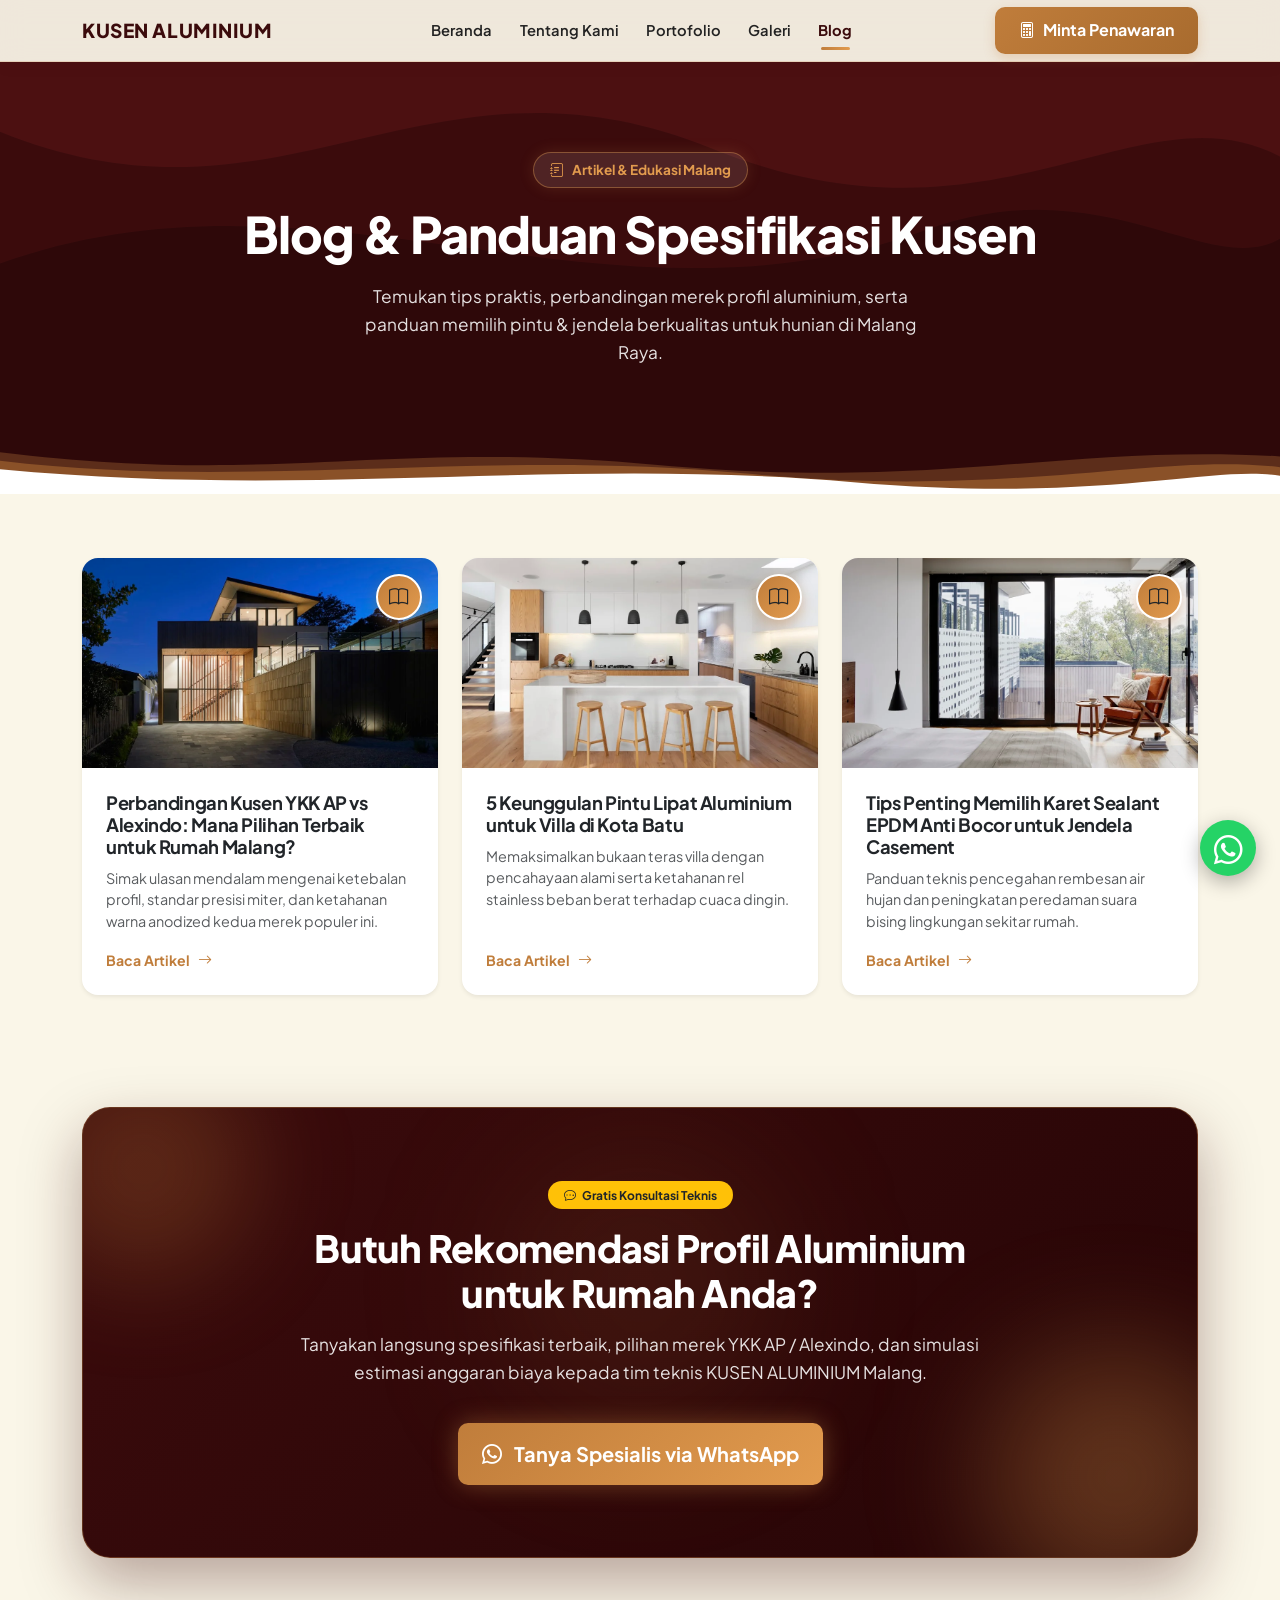
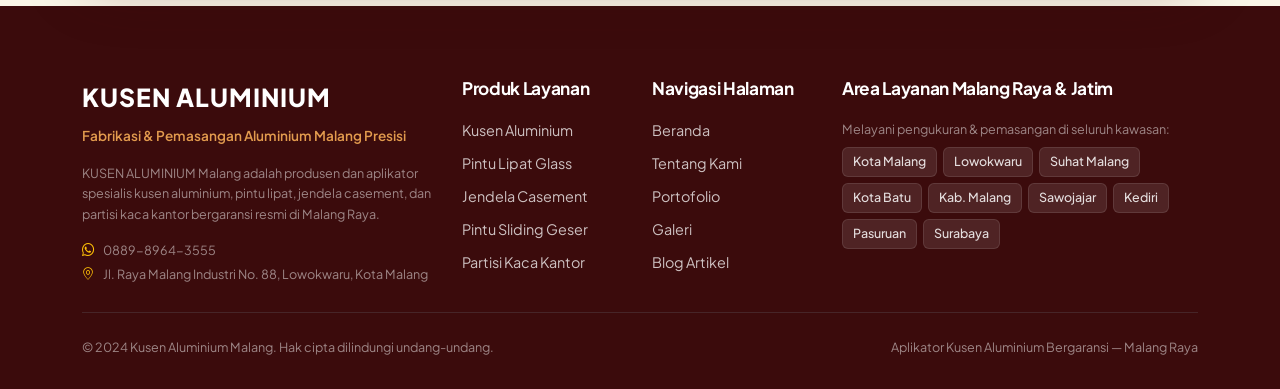
==== commit 70688400: "feat: update author to Muhammad Musyaffa, dates to 27 Aug 2026, social links, testimonial avatar siz" ====
--- a/blog.html
+++ b/blog.html
@@ -90,43 +90,49 @@
         <div class="row g-4">
           
           <div class="col-md-6 col-lg-4 reveal-on-scroll delay-1">
-            <article class="service-card">
-              <div class="service-card-img">
-                <img src="assets/img/kusen-ykk.webp" alt="Perbandingan YKK AP vs Alexindo">
-                <div class="service-icon-badge"><i class="bi bi-book"></i></div>
-              </div>
-              <div class="service-card-body">
-                <h3 class="service-card-title"><a href="#">Perbandingan Kusen YKK AP vs Alexindo: Mana Pilihan Terbaik untuk Rumah Malang?</a></h3>
-                <p class="service-card-desc">Simak ulasan mendalam mengenai ketebalan profil, standar presisi miter, dan ketahanan warna anodized kedua merek populer ini.</p>
-                <a class="service-card-link" href="#">Baca Artikel <i class="bi bi-arrow-right"></i></a>
+            <article class="service-card card h-100 border-0 shadow-sm rounded-4 overflow-hidden">
+              <a href="perbandingan-kusen-ykk-ap-vs-alexindo.html" class="service-card-img position-relative overflow-hidden">
+                <img src="assets/img/kusen-ykk.webp" class="card-img-top img-fluid" alt="Perbandingan YKK AP vs Alexindo">
+                <div class="service-icon-badge badge bg-warning text-dark position-absolute top-0 end-0 m-3 p-2 rounded-circle"><i class="bi bi-book"></i></div>
+              </a>
+              <div class="service-card-body card-body p-4 d-flex flex-column justify-content-between">
+                <div>
+                  <h3 class="service-card-title card-title h5 fw-bold"><a href="perbandingan-kusen-ykk-ap-vs-alexindo.html" class="text-dark text-decoration-none">Perbandingan Kusen YKK AP vs Alexindo: Mana Pilihan Terbaik untuk Rumah Malang?</a></h3>
+                  <p class="service-card-desc card-text text-muted small">Simak ulasan mendalam mengenai ketebalan profil, standar presisi miter, dan ketahanan warna anodized kedua merek populer ini.</p>
+                </div>
+                <a class="service-card-link text-decoration-none fw-bold small mt-3" href="perbandingan-kusen-ykk-ap-vs-alexindo.html">Baca Artikel <i class="bi bi-arrow-right ms-1"></i></a>
               </div>
             </article>
           </div>
 
           <div class="col-md-6 col-lg-4 reveal-on-scroll delay-2">
-            <article class="service-card">
-              <div class="service-card-img">
-                <img src="assets/img/pintu-lipat.webp" alt="Keunggulan Pintu Lipat Folding Door Villa Batu">
-                <div class="service-icon-badge"><i class="bi bi-book"></i></div>
-              </div>
-              <div class="service-card-body">
-                <h3 class="service-card-title"><a href="#">5 Keunggulan Pintu Lipat Aluminium untuk Villa di Kota Batu</a></h3>
-                <p class="service-card-desc">Memaksimalkan bukaan teras villa dengan pencahayaan alami serta ketahanan rel stainless beban berat terhadap cuaca dingin.</p>
-                <a class="service-card-link" href="#">Baca Artikel <i class="bi bi-arrow-right"></i></a>
+            <article class="service-card card h-100 border-0 shadow-sm rounded-4 overflow-hidden">
+              <a href="keunggulan-pintu-lipat-aluminium-villa-batu.html" class="service-card-img position-relative overflow-hidden">
+                <img src="assets/img/pintu-lipat.webp" class="card-img-top img-fluid" alt="Keunggulan Pintu Lipat Folding Door Villa Batu">
+                <div class="service-icon-badge badge bg-warning text-dark position-absolute top-0 end-0 m-3 p-2 rounded-circle"><i class="bi bi-book"></i></div>
+              </a>
+              <div class="service-card-body card-body p-4 d-flex flex-column justify-content-between">
+                <div>
+                  <h3 class="service-card-title card-title h5 fw-bold"><a href="keunggulan-pintu-lipat-aluminium-villa-batu.html" class="text-dark text-decoration-none">5 Keunggulan Pintu Lipat Aluminium untuk Villa di Kota Batu</a></h3>
+                  <p class="service-card-desc card-text text-muted small">Memaksimalkan bukaan teras villa dengan pencahayaan alami serta ketahanan rel stainless beban berat terhadap cuaca dingin.</p>
+                </div>
+                <a class="service-card-link text-decoration-none fw-bold small mt-3" href="keunggulan-pintu-lipat-aluminium-villa-batu.html">Baca Artikel <i class="bi bi-arrow-right ms-1"></i></a>
               </div>
             </article>
           </div>
 
           <div class="col-md-6 col-lg-4 reveal-on-scroll delay-3">
-            <article class="service-card">
-              <div class="service-card-img">
-                <img src="assets/img/jendela-casement.webp" alt="Tips Mencegah Kebocoran Hujan pada Jendela Casement">
-                <div class="service-icon-badge"><i class="bi bi-book"></i></div>
-              </div>
-              <div class="service-card-body">
-                <h3 class="service-card-title"><a href="#">Tips Penting Memilih Karet Sealant EPDM Anti Bocor untuk Jendela Casement</a></h3>
-                <p class="service-card-desc">Panduan teknis pencegahan rembesan air hujan dan peningkatan peredaman suara bising lingkungan sekitar rumah.</p>
-                <a class="service-card-link" href="#">Baca Artikel <i class="bi bi-arrow-right"></i></a>
+            <article class="service-card card h-100 border-0 shadow-sm rounded-4 overflow-hidden">
+              <a href="tips-memilih-karet-sealant-epdm-anti-bocor.html" class="service-card-img position-relative overflow-hidden">
+                <img src="assets/img/jendela-casement.webp" class="card-img-top img-fluid" alt="Tips Mencegah Kebocoran Hujan pada Jendela Casement">
+                <div class="service-icon-badge badge bg-warning text-dark position-absolute top-0 end-0 m-3 p-2 rounded-circle"><i class="bi bi-book"></i></div>
+              </a>
+              <div class="service-card-body card-body p-4 d-flex flex-column justify-content-between">
+                <div>
+                  <h3 class="service-card-title card-title h5 fw-bold"><a href="tips-memilih-karet-sealant-epdm-anti-bocor.html" class="text-dark text-decoration-none">Tips Penting Memilih Karet Sealant EPDM Anti Bocor untuk Jendela Casement</a></h3>
+                  <p class="service-card-desc card-text text-muted small">Panduan teknis pencegahan rembesan air hujan dan peningkatan peredaman suara bising lingkungan sekitar rumah.</p>
+                </div>
+                <a class="service-card-link text-decoration-none fw-bold small mt-3" href="tips-memilih-karet-sealant-epdm-anti-bocor.html">Baca Artikel <i class="bi bi-arrow-right ms-1"></i></a>
               </div>
             </article>
           </div>
--- a/css/style.css
+++ b/css/style.css
@@ -82,11 +82,25 @@
 }
 
 a {
+  color: var(--color-primary-dark);
   text-decoration: none;
   transition: var(--transition-smooth);
 }
 
-/* STRICT OVERRIDE FOR BOOTSTRAP DEFAULT BLUE (#0d6efd) */
+a:hover {
+  color: var(--color-accent-copper) !important;
+}
+
+a h1, a h2, a h3, a h4, a h5, a h6 {
+  color: var(--color-primary-dark);
+  transition: var(--transition-smooth);
+}
+
+a:hover h1, a:hover h2, a:hover h3, a:hover h4, a:hover h5, a:hover h6 {
+  color: var(--color-accent-copper) !important;
+}
+
+/* STRICT OVERRIDE FOR BOOTSTRAP DEFAULT BLUE (#0d6efd / #007bff) */
 .btn-primary,
 .bg-primary {
   background-color: var(--color-primary-dark) !important;
@@ -94,6 +108,14 @@
 }
 
 .text-primary {
+  color: var(--color-accent-copper) !important;
+}
+
+.link-primary {
+  color: var(--color-primary-dark) !important;
+}
+
+.link-primary:hover {
   color: var(--color-accent-copper) !important;
 }
 
@@ -1958,12 +1980,15 @@
   }
 
   .testimonial-author-avatar {
-    width: 48px;
-    height: 48px;
-    border-radius: 50%;
-    object-fit: cover;
+    width: 44px !important;
+    height: 44px !important;
+    min-width: 44px !important;
+    min-height: 44px !important;
+    border-radius: 50% !important;
+    object-fit: cover !important;
+    flex-shrink: 0;
     border: 2px solid var(--color-accent-copper);
-    box-shadow: 0 4px 12px rgba(192, 125, 59, 0.25);
+    box-shadow: 0 2px 8px rgba(192, 125, 59, 0.2);
   }
 
   .testimonial-author-name {
@@ -2003,4 +2028,973 @@
     border-radius: 10px;
     background: linear-gradient(90deg, var(--color-primary-dark), var(--color-accent-copper)) !important;
     box-shadow: 0 2px 8px rgba(59, 11, 12, 0.3);
-  }+  }
+
+/* ==========================================
+   BLOG DETAIL ARTICLE STYLES
+   ========================================== */
+.blog-detail-container {
+  max-width: 860px;
+  margin: 0 auto;
+}
+
+.article-header-meta {
+  display: flex;
+  flex-wrap: wrap;
+  align-items: center;
+  gap: 12px 20px;
+  font-size: 0.88rem;
+  color: var(--color-text-muted);
+  margin-bottom: 1.5rem;
+}
+
+.article-badge-cat {
+  background: linear-gradient(135deg, var(--color-primary-dark), #5c1417);
+  color: #ffffff;
+  padding: 4px 14px;
+  border-radius: 20px;
+  font-size: 0.8rem;
+  font-weight: 700;
+}
+
+.article-featured-img-wrap {
+  position: relative;
+  border-radius: 16px;
+  overflow: hidden;
+  box-shadow: var(--shadow-lg);
+  margin-bottom: 2rem;
+}
+
+.article-featured-img-wrap img {
+  width: 100%;
+  max-height: 480px;
+  object-fit: cover;
+  display: block;
+}
+
+.article-img-caption {
+  font-size: 0.82rem;
+  color: var(--color-text-muted);
+  text-align: center;
+  margin-top: 8px;
+  font-style: italic;
+}
+
+.blog-detail-content {
+  font-size: 1.05rem;
+  line-height: 1.85;
+  color: var(--color-text-dark);
+}
+
+.blog-detail-content h2 {
+  font-size: 1.65rem;
+  font-weight: 800;
+  color: var(--color-primary-dark);
+  margin-top: 2.25rem;
+  margin-bottom: 1rem;
+  line-height: 1.3;
+}
+
+.blog-detail-content h3 {
+  font-size: 1.35rem;
+  font-weight: 700;
+  color: var(--color-accent-copper);
+  margin-top: 1.75rem;
+  margin-bottom: 0.85rem;
+}
+
+.blog-detail-content p {
+  margin-bottom: 1.35rem;
+}
+
+.blog-detail-content ul, .blog-detail-content ol {
+  margin-bottom: 1.5rem;
+  padding-left: 1.35rem;
+}
+
+.blog-detail-content li {
+  margin-bottom: 0.5rem;
+}
+
+/* Inline "Baca Juga" Card Callout */
+.baca-juga-card {
+  background: #fdf8f4;
+  border-left: 4px solid var(--color-accent-gold);
+  border-radius: 0 12px 12px 0;
+  padding: 1.2rem 1.5rem;
+  margin: 2rem 0;
+  box-shadow: var(--shadow-sm);
+  transition: all 0.3s ease;
+}
+
+.baca-juga-card:hover {
+  transform: translateX(4px);
+  box-shadow: var(--shadow-md);
+  background: #fbf2e9;
+}
+
+.baca-juga-label {
+  font-size: 0.78rem;
+  font-weight: 800;
+  text-transform: uppercase;
+  letter-spacing: 1px;
+  color: var(--color-primary-dark);
+  margin-bottom: 4px;
+  display: flex;
+  align-items: center;
+  gap: 6px;
+}
+
+.baca-juga-link {
+  font-size: 1rem;
+  font-weight: 700;
+  color: var(--color-primary-dark);
+  text-decoration: none;
+  line-height: 1.4;
+  display: flex;
+  align-items: center;
+  justify-content: space-between;
+  gap: 12px;
+}
+
+.baca-juga-link:hover {
+  color: var(--color-accent-copper);
+}
+
+/* Inline Package Recommendation Box (Dual Action Routes) */
+.paket-rekomendasi-box {
+  background: linear-gradient(135deg, #ffffff, #faf5f0);
+  border: 2px solid var(--color-accent-gold);
+  border-radius: 16px;
+  padding: 2rem;
+  margin: 2.5rem 0;
+  box-shadow: 0 10px 30px rgba(59, 11, 12, 0.08);
+  position: relative;
+  overflow: hidden;
+}
+
+.paket-rekomendasi-box::before {
+  content: '';
+  position: absolute;
+  top: 0;
+  left: 0;
+  width: 100%;
+  height: 5px;
+  background: linear-gradient(90deg, var(--color-primary-dark), var(--color-accent-gold), var(--color-accent-copper));
+}
+
+.paket-rec-badge {
+  display: inline-block;
+  background: rgba(226, 155, 78, 0.15);
+  color: var(--color-primary-dark);
+  border: 1px solid rgba(226, 155, 78, 0.4);
+  padding: 4px 14px;
+  border-radius: 20px;
+  font-size: 0.8rem;
+  font-weight: 800;
+  margin-bottom: 12px;
+}
+
+.paket-rec-title {
+  font-size: 1.35rem;
+  font-weight: 800;
+  color: var(--color-primary-dark);
+  margin-bottom: 8px;
+}
+
+.paket-rec-desc {
+  font-size: 0.95rem;
+  color: var(--color-text-muted);
+  margin-bottom: 1.25rem;
+}
+
+.paket-rec-actions {
+  display: flex;
+  flex-wrap: wrap;
+  gap: 12px;
+}
+
+.btn-package-route {
+  background: linear-gradient(135deg, var(--color-primary-dark), #5c1417);
+  color: #ffffff !important;
+  font-weight: 700;
+  padding: 10px 22px;
+  border-radius: 8px;
+  text-decoration: none;
+  display: inline-flex;
+  align-items: center;
+  gap: 8px;
+  box-shadow: 0 4px 12px rgba(59, 11, 12, 0.2);
+  transition: all 0.3s ease;
+}
+
+.btn-package-route:hover {
+  transform: translateY(-2px);
+  box-shadow: 0 6px 16px rgba(59, 11, 12, 0.3);
+  background: var(--color-primary-dark);
+}
+
+.btn-portfolio-route {
+  background: transparent;
+  color: var(--color-primary-dark) !important;
+  border: 2px solid var(--color-primary-dark);
+  font-weight: 700;
+  padding: 8px 20px;
+  border-radius: 8px;
+  text-decoration: none;
+  display: inline-flex;
+  align-items: center;
+  gap: 8px;
+  transition: all 0.3s ease;
+}
+
+.btn-portfolio-route:hover {
+  background: var(--color-primary-dark);
+  color: #ffffff !important;
+  transform: translateY(-2px);
+}
+
+/* ==========================================
+   MAROON ARSITEK ADAPTATION STYLES (POLISHED)
+   ========================================== */
+/* ==========================================
+   ARTICLE PAGE STYLES (MATCHING MAROON ARSITEK)
+   ========================================== */
+
+/* Main Article Page Top Clearance */
+.blog-detail-section {
+  padding-top: 130px !important;
+  padding-bottom: 70px;
+  background-color: var(--color-bg-light);
+}
+
+/* Article Card Container Wrapper */
+.article-card-wrapper {
+  background: #ffffff;
+  border: 1px solid rgba(192, 125, 59, 0.2);
+  border-radius: 20px;
+  padding: 2.75rem 2.5rem;
+  box-shadow: 0 12px 35px rgba(59, 11, 12, 0.06);
+  position: relative;
+}
+
+@media (max-width: 991.98px) {
+  .article-card-wrapper {
+    padding: 1.5rem 1.25rem;
+  }
+  .blog-detail-section {
+    padding-top: 130px !important;
+    padding-bottom: 50px;
+  }
+}
+
+/* Article Category Badge */
+.article-category-badge {
+  display: inline-flex;
+  align-items: center;
+  gap: 8px;
+  font-size: 0.82rem;
+  font-weight: 800;
+  text-transform: uppercase;
+  letter-spacing: 0.08em;
+  color: var(--color-primary-dark);
+  background: rgba(192, 125, 59, 0.12);
+  border: 1px solid rgba(192, 125, 59, 0.3);
+  padding: 6px 16px;
+  border-radius: 20px;
+  margin-bottom: 1.25rem;
+  box-shadow: 0 2px 8px rgba(192, 125, 59, 0.1);
+}
+
+/* Article Title H1 inside main content */
+.article-main-title {
+  font-size: clamp(1.85rem, 3.8vw, 2.4rem);
+  font-weight: 800;
+  color: var(--color-primary-dark) !important;
+  line-height: 1.28;
+  margin-bottom: 1.25rem;
+  letter-spacing: -0.02em;
+}
+
+/* Top Meta Bar (Author + Date + Time) */
+.article-top-meta {
+  display: flex;
+  flex-wrap: wrap;
+  align-items: center;
+  gap: 16px 24px;
+  font-size: 0.9rem;
+  color: var(--color-text-muted);
+  margin-bottom: 2rem;
+  padding-bottom: 1.5rem;
+  border-bottom: 1px solid rgba(192, 125, 59, 0.18);
+}
+
+.meta-author {
+  display: inline-flex;
+  align-items: center;
+  gap: 10px;
+  font-weight: 700;
+  color: var(--color-primary-dark);
+}
+
+.meta-author img {
+  width: 44px;
+  height: 44px;
+  border-radius: 50%;
+  object-fit: cover;
+  border: 2px solid var(--color-accent-gold);
+  box-shadow: 0 4px 10px rgba(0, 0, 0, 0.1);
+}
+
+/* Featured Image Wrap */
+.featured-image-wrap {
+  position: relative;
+  border-radius: 18px;
+  overflow: hidden;
+  box-shadow: 0 12px 32px rgba(59, 11, 12, 0.1);
+  border: 1px solid rgba(192, 125, 59, 0.2);
+  margin-bottom: 2.5rem;
+}
+
+.featured-image-wrap img {
+  width: 100%;
+  max-height: 480px;
+  object-fit: cover;
+  display: block;
+}
+
+.featured-caption {
+  background: #f8f3eb;
+  font-size: 0.85rem;
+  color: var(--color-text-muted);
+  text-align: center;
+  padding: 12px 20px;
+  font-style: italic;
+  border-top: 1px solid rgba(192, 125, 59, 0.15);
+}
+
+/* Summary Box (Ringkasan Inti) */
+.summary-box {
+  background: #fffcf7;
+  border: 1px solid rgba(192, 125, 59, 0.25);
+  border-left: 5px solid var(--color-primary-dark);
+  border-radius: 16px;
+  padding: 1.85rem;
+  margin: 2.25rem 0;
+  box-shadow: 0 8px 24px rgba(59, 11, 12, 0.04);
+}
+
+.summary-box h3 {
+  font-size: 1.25rem;
+  font-weight: 800;
+  color: var(--color-primary-dark);
+  margin-bottom: 0.95rem;
+  display: flex;
+  align-items: center;
+  gap: 10px;
+}
+
+.summary-box p {
+  font-size: 1rem;
+  line-height: 1.75;
+  color: var(--color-text-dark);
+  margin-bottom: 1.15rem;
+}
+
+.summary-box ul {
+  margin-bottom: 0;
+  padding-left: 1.25rem;
+}
+
+.summary-box li {
+  font-size: 0.96rem;
+  line-height: 1.7;
+  color: var(--color-text-dark);
+  margin-bottom: 10px;
+}
+
+/* TOC Box */
+.toc-box {
+  background: #ffffff;
+  border: 1px solid rgba(192, 125, 59, 0.22);
+  border-radius: 16px;
+  padding: 1.25rem 1.5rem;
+  margin: 2.25rem 0;
+  box-shadow: 0 4px 16px rgba(0, 0, 0, 0.03);
+}
+
+.toc-toggle {
+  background: none;
+  border: none;
+  font-size: 1.08rem;
+  font-weight: 800;
+  color: var(--color-primary-dark);
+  width: 100%;
+  text-align: left;
+  display: flex;
+  align-items: center;
+  justify-content: space-between;
+  cursor: pointer;
+  padding: 0;
+}
+
+.toc-toggle i {
+  transition: transform 0.3s ease;
+  color: var(--color-accent-copper);
+}
+
+.toc-toggle.active i {
+  transform: rotate(90deg);
+}
+
+.toc-content {
+  display: none;
+  margin-top: 1.15rem;
+  padding-top: 1rem;
+  border-top: 1px dashed rgba(192, 125, 59, 0.25);
+}
+
+.toc-content.show {
+  display: block;
+}
+
+.toc-content ul {
+  list-style: none;
+  padding-left: 0;
+  margin-bottom: 0;
+}
+
+.toc-content li {
+  margin-bottom: 12px;
+  font-size: 0.96rem;
+}
+
+.toc-content a {
+  color: var(--color-primary-dark) !important;
+  text-decoration: none;
+  font-weight: 700;
+  transition: color 0.2s ease;
+  display: flex;
+  align-items: center;
+  gap: 8px;
+}
+
+.toc-content a::before {
+  content: '•';
+  color: var(--color-accent-copper);
+  font-size: 1.25rem;
+}
+
+.toc-content a:hover {
+  color: var(--color-accent-copper) !important;
+}
+
+/* Blog Body Typography */
+.blog-detail-content {
+  font-size: 1.08rem;
+  line-height: 1.88;
+  color: #222222;
+}
+
+.blog-detail-content h2 {
+  font-size: 1.6rem;
+  font-weight: 800;
+  color: var(--color-primary-dark) !important;
+  margin-top: 2.75rem;
+  margin-bottom: 1.25rem;
+  line-height: 1.3;
+  padding-bottom: 10px;
+  border-bottom: 2px solid rgba(192, 125, 59, 0.25);
+}
+
+.blog-detail-content h3 {
+  font-size: 1.3rem;
+  font-weight: 700;
+  color: var(--color-accent-copper) !important;
+  margin-top: 2rem;
+  margin-bottom: 1rem;
+}
+
+.blog-detail-content p {
+  margin-bottom: 1.5rem;
+}
+
+.blog-detail-content a {
+  color: var(--color-accent-copper) !important;
+  font-weight: 700;
+  text-decoration: underline;
+  text-underline-offset: 4px;
+  transition: color 0.2s ease;
+}
+
+.blog-detail-content a:hover {
+  color: var(--color-primary-dark) !important;
+  text-decoration: none;
+}
+
+.blog-detail-content ul, .blog-detail-content ol {
+  margin-bottom: 1.75rem;
+  padding-left: 1.5rem;
+}
+
+.blog-detail-content li {
+  margin-bottom: 0.75rem;
+}
+
+/* Body Figures */
+.body-figure {
+  margin: 2.5rem 0;
+  border-radius: 16px;
+  overflow: hidden;
+  box-shadow: 0 12px 30px rgba(59, 11, 12, 0.09);
+  border: 1px solid rgba(192, 125, 59, 0.2);
+}
+
+.body-figure img {
+  width: 100%;
+  height: auto;
+  display: block;
+}
+
+.body-figure figcaption {
+  background: #f8f3eb;
+  font-size: 0.85rem;
+  color: var(--color-text-muted);
+  text-align: center;
+  padding: 12px 20px;
+  font-style: italic;
+}
+
+/* Inline "Baca Juga" Box */
+.baca-juga-box {
+  background: #fff8f0;
+  border-left: 4px solid var(--color-accent-gold);
+  border-radius: 0 14px 14px 0;
+  padding: 1.35rem 1.75rem;
+  margin: 2.5rem 0;
+  box-shadow: 0 6px 20px rgba(0, 0, 0, 0.04);
+  transition: all 0.3s ease;
+  display: flex;
+  align-items: center;
+  gap: 14px;
+}
+
+.baca-juga-box:hover {
+  transform: translateX(6px);
+  box-shadow: 0 10px 28px rgba(59, 11, 12, 0.1);
+  background: #fef3e5;
+}
+
+.baca-juga-box i {
+  color: var(--color-accent-gold);
+  font-size: 1.3rem;
+}
+
+.baca-juga-box .label {
+  font-size: 0.85rem;
+  font-weight: 800;
+  text-transform: uppercase;
+  letter-spacing: 0.5px;
+  color: var(--color-primary-dark);
+  flex-shrink: 0;
+}
+
+.baca-juga-box a {
+  font-size: 1.02rem;
+  font-weight: 700;
+  color: var(--color-primary-dark) !important;
+  text-decoration: none;
+  line-height: 1.45;
+  transition: color 0.2s ease;
+}
+
+.baca-juga-box a:hover {
+  color: var(--color-accent-copper) !important;
+}
+
+/* Inline Promo Banner */
+.paket-rekomendasi-box {
+  background: linear-gradient(135deg, #ffffff, #fdf8f2);
+  border: 2px solid var(--color-accent-gold);
+  border-radius: 20px;
+  padding: 2.5rem;
+  margin: 3rem 0;
+  box-shadow: 0 14px 40px rgba(59, 11, 12, 0.08);
+  position: relative;
+  overflow: hidden;
+}
+
+.paket-rekomendasi-box::before {
+  content: '';
+  position: absolute;
+  top: 0;
+  left: 0;
+  width: 100%;
+  height: 6px;
+  background: linear-gradient(90deg, var(--color-primary-dark), var(--color-accent-gold), var(--color-accent-copper));
+}
+
+.paket-rec-badge {
+  display: inline-block;
+  background: rgba(226, 155, 78, 0.18);
+  color: var(--color-primary-dark);
+  border: 1px solid rgba(226, 155, 78, 0.45);
+  padding: 6px 18px;
+  border-radius: 20px;
+  font-size: 0.84rem;
+  font-weight: 800;
+  margin-bottom: 16px;
+}
+
+.paket-rec-title {
+  font-size: 1.45rem;
+  font-weight: 800;
+  color: var(--color-primary-dark);
+  margin-bottom: 12px;
+  line-height: 1.3;
+}
+
+.paket-rec-desc {
+  font-size: 1rem;
+  line-height: 1.75;
+  color: var(--color-text-muted);
+  margin-bottom: 1.5rem;
+}
+
+.paket-rec-actions {
+  display: flex;
+  flex-wrap: wrap;
+  gap: 14px;
+}
+
+@media (max-width: 575.98px) {
+  .paket-rec-actions .btn-package-route,
+  .paket-rec-actions .btn-portfolio-route {
+    width: 100%;
+    justify-content: center;
+    text-align: center;
+  }
+  .baca-juga-box {
+    flex-direction: column;
+    align-items: flex-start;
+    padding: 1.15rem 1.25rem;
+  }
+}
+
+.btn-package-route {
+  background: linear-gradient(135deg, var(--color-primary-dark), #5c1417);
+  color: #ffffff !important;
+  font-weight: 700;
+  padding: 12px 24px;
+  border-radius: 10px;
+  text-decoration: none;
+  display: inline-flex;
+  align-items: center;
+  gap: 10px;
+  box-shadow: 0 6px 18px rgba(59, 11, 12, 0.22);
+  transition: all 0.3s ease;
+}
+
+.btn-package-route:hover {
+  transform: translateY(-3px);
+  box-shadow: 0 8px 24px rgba(59, 11, 12, 0.35);
+  background: var(--color-primary-dark);
+}
+
+.btn-portfolio-route {
+  background: transparent;
+  color: var(--color-primary-dark) !important;
+  border: 2px solid var(--color-primary-dark);
+  font-weight: 700;
+  padding: 10px 22px;
+  border-radius: 10px;
+  text-decoration: none;
+  display: inline-flex;
+  align-items: center;
+  gap: 10px;
+  transition: all 0.3s ease;
+}
+
+.btn-portfolio-route:hover {
+  background: var(--color-primary-dark);
+  color: #ffffff !important;
+  transform: translateY(-3px);
+}
+
+/* Article Quote */
+.article-quote {
+  background: #fff8f0;
+  border-left: 5px solid var(--color-primary-dark);
+  padding: 1.65rem 1.85rem;
+  margin: 2.5rem 0;
+  border-radius: 0 16px 16px 0;
+  font-style: italic;
+  font-size: 1.1rem;
+  line-height: 1.8;
+  color: var(--color-primary-dark);
+  box-shadow: 0 6px 20px rgba(0, 0, 0, 0.03);
+}
+
+.article-quote p {
+  margin-bottom: 0.5rem;
+}
+
+/* FAQ Mini */
+.article-faq {
+  background: #faf5f0;
+  border: 1px solid rgba(192, 125, 59, 0.22);
+  border-radius: 20px;
+  padding: 2.25rem;
+  margin: 3rem 0;
+}
+
+.article-faq h3 {
+  font-size: 1.45rem;
+  font-weight: 800;
+  color: var(--color-primary-dark);
+  margin-bottom: 1.5rem;
+}
+
+.faq-mini-item {
+  background: #ffffff;
+  border: 1px solid rgba(192, 125, 59, 0.2);
+  border-radius: 14px;
+  margin-bottom: 1rem;
+  overflow: hidden;
+  transition: box-shadow 0.25s ease;
+}
+
+.faq-mini-item:hover {
+  box-shadow: 0 6px 16px rgba(0, 0, 0, 0.05);
+}
+
+.faq-mini-question {
+  width: 100%;
+  background: none;
+  border: none;
+  padding: 1.25rem 1.5rem;
+  text-align: left;
+  font-size: 1.02rem;
+  font-weight: 700;
+  color: var(--color-primary-dark);
+  display: flex;
+  align-items: center;
+  justify-content: space-between;
+  cursor: pointer;
+}
+
+.faq-mini-question i {
+  transition: transform 0.3s ease;
+  color: var(--color-accent-copper);
+}
+
+.faq-mini-item.active .faq-mini-question i {
+  transform: rotate(45deg);
+}
+
+.faq-mini-answer {
+  display: none;
+  padding: 0 1.5rem 1.25rem 1.5rem;
+  font-size: 0.98rem;
+  color: var(--color-text-dark);
+  line-height: 1.7;
+  border-top: 1px dashed rgba(192, 125, 59, 0.2);
+}
+
+.faq-mini-item.active .faq-mini-answer {
+  display: block;
+}
+
+/* Share & Tags */
+.share-article-box {
+  margin: 3rem 0 1.75rem 0;
+  padding-top: 2rem;
+  border-top: 1px solid rgba(192, 125, 59, 0.2);
+}
+
+.share-article-box h4 {
+  font-size: 1.1rem;
+  font-weight: 800;
+  color: var(--color-primary-dark);
+  margin-bottom: 1.15rem;
+}
+
+.share-buttons-row {
+  display: flex;
+  flex-wrap: wrap;
+  gap: 12px;
+}
+
+.share-btn {
+  display: inline-flex;
+  align-items: center;
+  gap: 8px;
+  padding: 9px 20px;
+  border-radius: 25px;
+  font-size: 0.88rem;
+  font-weight: 700;
+  color: #ffffff !important;
+  text-decoration: none;
+  transition: transform 0.25s ease, box-shadow 0.25s ease;
+}
+
+.share-btn:hover {
+  transform: translateY(-2px);
+  box-shadow: 0 6px 16px rgba(0, 0, 0, 0.15);
+}
+
+.share-btn.whatsapp { background: #25d366; }
+.share-btn.facebook { background: #1877f2; }
+.share-btn.twitter { background: #000000; }
+.share-btn.linkedin { background: #0a66c2; }
+
+.article-tags-footer {
+  display: flex;
+  flex-wrap: wrap;
+  gap: 10px;
+  margin-top: 1.75rem;
+}
+
+.tag-pill {
+  background: #f0e8df;
+  color: var(--color-primary-dark) !important;
+  padding: 7px 18px;
+  border-radius: 20px;
+  font-size: 0.84rem;
+  font-weight: 700;
+  text-decoration: none;
+  transition: all 0.25s ease;
+}
+
+.tag-pill:hover {
+  background: var(--color-primary-dark);
+  color: #ffffff !important;
+  transform: translateY(-2px);
+}
+
+/* Sidebar Styling & Sticky Fix */
+.article-sidebar-sticky {
+  position: sticky;
+  top: 105px !important;
+}
+
+.sidebar-author-card {
+  background: #ffffff;
+  border: 1px solid rgba(192, 125, 59, 0.2);
+  border-radius: 20px;
+  padding: 2rem 1.75rem;
+  text-align: center;
+  margin-bottom: 2rem;
+  box-shadow: 0 10px 30px rgba(59, 11, 12, 0.05);
+}
+
+.sidebar-author-card img {
+  width: 96px;
+  height: 96px;
+  border-radius: 50%;
+  object-fit: cover;
+  margin-bottom: 1rem;
+  border: 3px solid var(--color-accent-gold);
+  box-shadow: 0 4px 14px rgba(0, 0, 0, 0.1);
+}
+
+.sidebar-author-card h4 {
+  font-size: 1.25rem;
+  font-weight: 800;
+  color: var(--color-primary-dark);
+  margin-bottom: 0.65rem;
+}
+
+.sidebar-social {
+  display: flex;
+  justify-content: center;
+  gap: 14px;
+  margin-bottom: 1rem;
+}
+
+.sidebar-social a {
+  color: var(--color-primary-dark) !important;
+  font-size: 1.2rem;
+  transition: color 0.2s ease, transform 0.2s ease;
+}
+
+.sidebar-social a:hover {
+  color: var(--color-accent-copper) !important;
+  transform: translateY(-2px);
+}
+
+.sidebar-author-card .desc {
+  font-size: 0.9rem;
+  color: var(--color-text-muted);
+  line-height: 1.65;
+  margin-bottom: 0;
+}
+
+.sidebar-related {
+  background: #ffffff;
+  border: 1px solid rgba(192, 125, 59, 0.2);
+  border-radius: 20px;
+  padding: 2rem 1.75rem;
+  box-shadow: 0 10px 30px rgba(59, 11, 12, 0.05);
+}
+
+.sidebar-related h4 {
+  font-size: 1.15rem;
+  font-weight: 800;
+  color: var(--color-primary-dark);
+  margin-bottom: 1.35rem;
+  padding-bottom: 0.75rem;
+  border-bottom: 2px solid var(--color-accent-gold);
+}
+
+.sidebar-related .related-item {
+  display: flex;
+  gap: 14px;
+  align-items: center;
+  text-decoration: none;
+  margin-bottom: 1.25rem;
+  padding-bottom: 1.25rem;
+  border-bottom: 1px solid rgba(192, 125, 59, 0.15);
+  transition: transform 0.25s ease;
+}
+
+.sidebar-related .related-item:last-child {
+  margin-bottom: 0;
+  padding-bottom: 0;
+  border-bottom: none;
+}
+
+.sidebar-related .related-item:hover {
+  transform: translateX(5px);
+}
+
+.sidebar-related .related-item img {
+  width: 80px;
+  height: 70px;
+  border-radius: 12px;
+  object-fit: cover;
+  flex-shrink: 0;
+  transition: transform 0.3s ease;
+}
+
+.sidebar-related .related-item:hover img {
+  transform: scale(1.05);
+}
+
+.sidebar-related .related-item h5 {
+  font-size: 0.92rem;
+  font-weight: 700;
+  color: var(--color-primary-dark) !important;
+  margin-bottom: 5px;
+  line-height: 1.4;
+  transition: color 0.2s ease;
+}
+
+.sidebar-related .related-item:hover h5 {
+  color: var(--color-accent-copper) !important;
+}
+
+.sidebar-related .related-item span {
+  font-size: 0.8rem;
+  color: var(--color-text-muted);
+}
